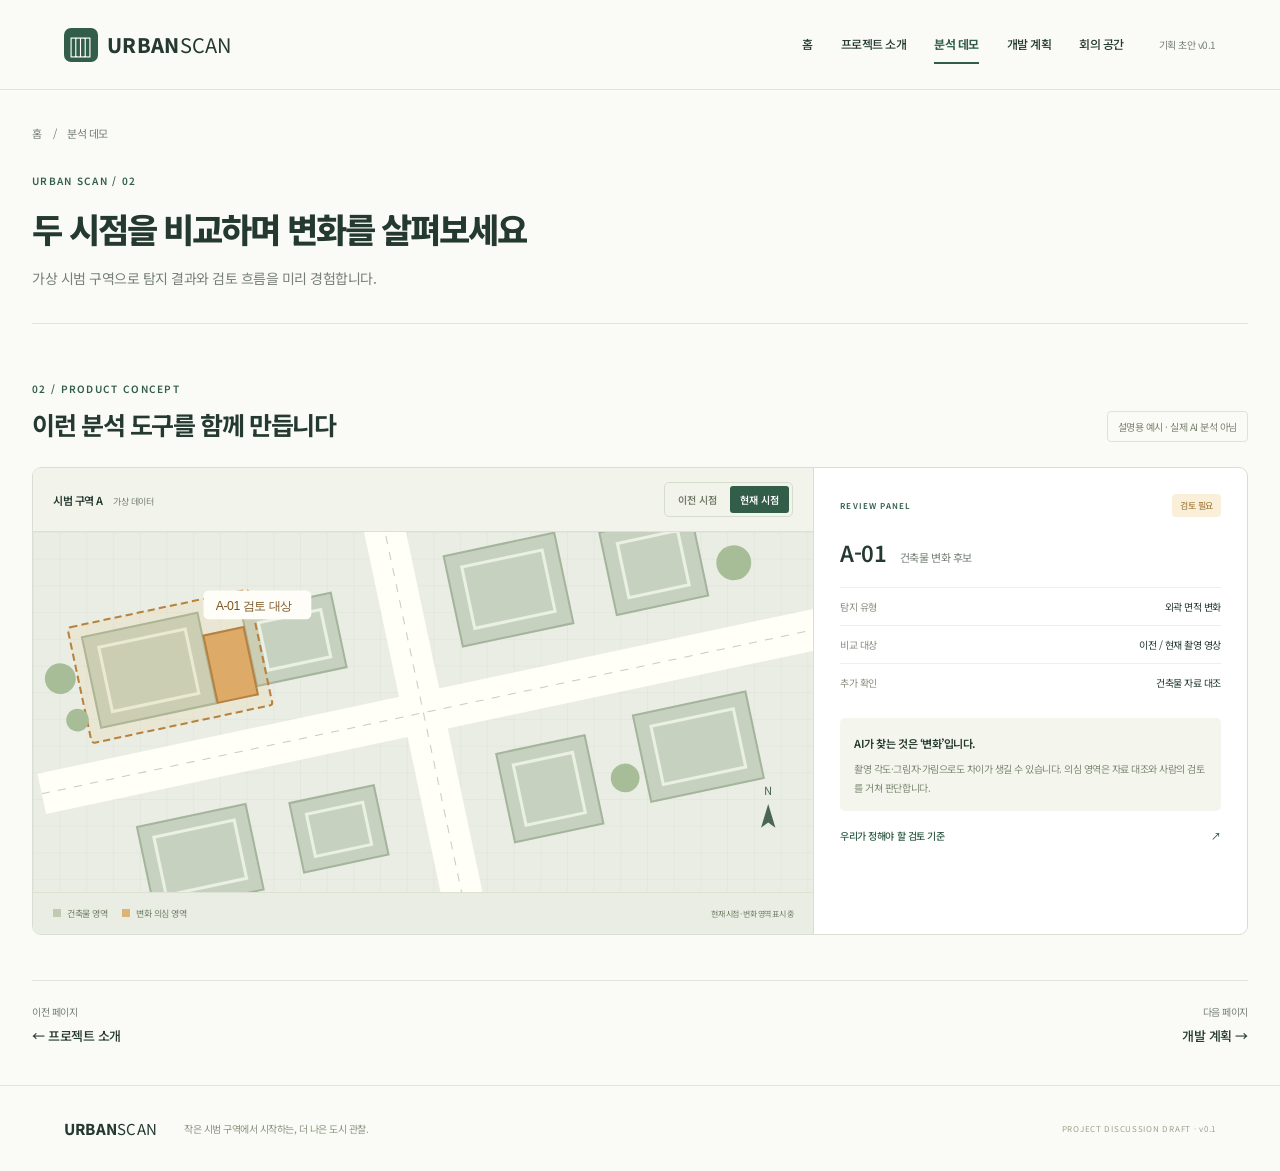
==== analysis.html @ df4a0276 "V1.1" ====
<!doctype html>
<html lang="ko">
<head>
  <meta charset="UTF-8"><meta name="viewport" content="width=device-width, initial-scale=1">
  <meta name="description" content="대학생 공동 연구 프로젝트: 드론 항공촬영과 AI를 활용한 건축물 변화 탐지. 프로젝트 킥오프 회의 자료 및 논의 공간.">
  <title>분석 데모 | URBAN SCAN</title>
  <link rel="icon" href="data:image/svg+xml,%3Csvg xmlns='http://www.w3.org/2000/svg' viewBox='0 0 40 40'%3E%3Crect width='40' height='40' rx='10' fill='%232c594b'/%3E%3Cpath d='M10 26V14h7v12m6 0V10h7v16M7 30h26' fill='none' stroke='%23fff' stroke-width='2'/%3E%3C/svg%3E">
  <link rel="stylesheet" href="styles.css"><script src="app.js" defer></script>
</head>
<body><a class="skip-link" href="#main-content">본문 바로가기</a><header class="header"><a class="brand" href="index.html" aria-label="URBAN SCAN 홈"><span class="brand-icon" aria-hidden="true">▥</span>URBAN<span class="brand-light">SCAN</span></a><nav aria-label="주요 메뉴"><a href="index.html">홈</a><a href="project.html">프로젝트 소개</a><a href="analysis.html" aria-current="page">분석 데모</a><a href="roadmap.html">개발 계획</a><a href="meeting.html">회의 공간</a></nav><span class="header-draft">기획 초안 v0.1</span></header><main id="main-content"><div class="page-intro"><div class="breadcrumb"><a href="index.html">홈</a><span aria-hidden="true">/</span><span>분석 데모</span></div><div class="eyebrow">URBAN SCAN / 02</div><h1>두 시점을 비교하며 변화를 살펴보세요</h1><p>가상 시범 구역으로 탐지 결과와 검토 흐름을 미리 경험합니다.</p></div>    <section class="section demo-section" id="demo"><div class="section-heading"><div><div class="eyebrow">02 / PRODUCT CONCEPT</div><h2>이런 분석 도구를 함께 만듭니다</h2></div><span class="outline-badge">설명용 예시 · 실제 AI 분석 아님</span></div><div class="demo"><div class="demo-map"><div class="map-toolbar"><span>시범 구역 A <small>가상 데이터</small></span><div class="segmented" aria-label="시점 선택"><button data-period="before" aria-pressed="false">이전 시점</button><button class="active" data-period="after" aria-pressed="true">현재 시점</button></div></div><svg id="analysis-map" viewBox="0 0 760 350" role="img" aria-label="가상 시범 구역의 건축물 배치와 변화 영역"><defs><pattern id="map-grid" width="26" height="26" patternUnits="userSpaceOnUse"><path d="M26 0H0V26" fill="none" stroke="#dce1d7" stroke-width=".8"/></pattern></defs><rect width="760" height="350" fill="#e9ede3"/><rect width="760" height="350" fill="url(#map-grid)"/><g transform="rotate(-12 380 175)"><path d="M0 176H800M380-80V450" stroke="#fffef7" stroke-width="40"/><path d="M0 176H800M380-80V450" stroke="#c7cec2" stroke-width="1" stroke-dasharray="8 8"/><g fill="#c7d1bf" stroke="#a5b59d" stroke-width="2"><path d="M70 35h115v90H70zM227 43h89v74h-89zM431 31h110v90H431zM584 40h91v82h-91zM84 227h108v85H84zM234 235h84v69h-84zM441 230h88v88h-88zM579 221h112v86H579z"/></g><g fill="none" stroke="#eaf0e3" stroke-width="3"><path d="M84 48h86v64H84zM241 57h62v47h-62zM446 45h80v61h-80zM599 54h60v54h-60zM98 240h80v58H98zM248 249h56v42h-56zM455 244h59v60h-59zM594 235h82v58h-82z"/></g><g id="change-area"><path d="M186 58h40v67h-40z" fill="#dba868" stroke="#ae793c" stroke-width="2"/><rect x="58" y="23" width="180" height="115" rx="3" fill="#e8b765" fill-opacity=".13" stroke="#b7823d" stroke-width="2" stroke-dasharray="7 4"/></g><g fill="#a7bd97"><circle cx="41" cy="70" r="15"/><circle cx="49" cy="113" r="11"/><circle cx="559" cy="279" r="14"/><circle cx="706" cy="96" r="17"/></g></g><g transform="translate(166 57)"><rect width="105" height="28" rx="5" fill="#fffdf7"/><text x="12" y="19" fill="#795322" font-size="12" font-family="sans-serif">A-01 검토 대상</text></g><g transform="translate(709 265)" fill="#4a6653"><path d="M0 23L7 0l7 23-7-5z"/><text x="3" y="-9" font-size="11">N</text></g></svg><div class="map-legend"><span><i class="legend-square normal"></i>건축물 영역</span><span><i class="legend-square changed"></i>변화 의심 영역</span><span id="period-label">현재 시점 · 변화 영역 표시 중</span></div></div><aside class="inspection"><div class="inspection-top"><span class="eyebrow">REVIEW PANEL</span><span class="status">검토 필요</span></div><h3>A-01 <span>건축물 변화 후보</span></h3><dl><div><dt>탐지 유형</dt><dd id="detect-type">외곽 면적 변화</dd></div><div><dt>비교 대상</dt><dd>이전 / 현재 촬영 영상</dd></div><div><dt>추가 확인</dt><dd>건축물 자료 대조</dd></div></dl><div class="review-note"><strong>AI가 찾는 것은 ‘변화’입니다.</strong><p>촬영 각도·그림자·가림으로도 차이가 생길 수 있습니다. 의심 영역은 자료 대조와 사람의 검토를 거쳐 판단합니다.</p></div><a href="meeting.html">우리가 정해야 할 검토 기준 <span>↗</span></a></aside></div></section>
<nav class="page-navigation" aria-label="페이지 이동"><a href="project.html"><small>이전 페이지</small><span>← 프로젝트 소개</span></a><a href="roadmap.html"><small>다음 페이지</small><span>개발 계획 →</span></a></nav></main><footer><a class="brand" href="index.html">URBAN<span class="brand-light">SCAN</span></a><p>작은 시범 구역에서 시작하는, 더 나은 도시 관찰.</p><span>PROJECT DISCUSSION DRAFT · v0.1</span></footer></body></html>
---- styles.css ----
@import url('https://fonts.googleapis.com/css2?family=Noto+Sans+KR:wght@400;500;600;700;800;900&display=swap');
:root{--ink:#24392f;--green:#315d49;--muted:#778077;--line:#e1e5db;--paper:#fafbf6;--white:#fff;--accent:#e3edc9}*{box-sizing:border-box}html{scroll-behavior:smooth;scroll-padding-top:95px}body{margin:0;color:var(--ink);background:var(--paper);font-family:'Noto Sans KR',system-ui,sans-serif;font-size:14px;letter-spacing:-.035em}a{color:inherit;text-decoration:none}button,textarea{font:inherit}button,a,input,textarea{-webkit-tap-highlight-color:transparent}button,a{touch-action:manipulation}button{cursor:pointer}a:focus-visible,button:focus-visible,textarea:focus-visible{outline:3px solid #b28a39;outline-offset:5px}.header{height:90px;max-width:1440px;padding:0 5%;margin:auto;display:flex;align-items:center;gap:35px;border-bottom:1px solid var(--line)}.brand{display:flex;align-items:center;font-size:20px;letter-spacing:.015em;font-weight:800;white-space:nowrap}.brand-icon{display:grid;place-items:center;width:34px;height:34px;margin-right:9px;background:var(--green);color:white;border-radius:7px;font-size:25px}.brand-light{font-weight:400}.brand-divider{height:16px;width:1px;background:#cdd3c8;margin:0 17px}.brand-caption{font-size:11px;letter-spacing:-.02em;font-weight:500;color:var(--muted)}nav{display:flex;gap:28px;margin-left:auto;font-size:12px;font-weight:500}nav a:hover{color:#729146}.header-cta{background:#eef1e6;padding:11px 15px;border:1px solid #dce1d1;border-radius:6px;font-size:12px;font-weight:600}.header-cta span{margin-left:15px}main{max-width:1288px;padding:0 32px;margin:auto}.hero{display:grid;grid-template-columns:1.08fr 1fr;gap:50px;padding:64px 0 47px;align-items:center}.eyebrow{font-size:10px;letter-spacing:.13em;font-weight:600;color:var(--green);display:flex;align-items:center;gap:9px}.live-dot{display:inline-block;vertical-align:middle;height:6px;width:6px;background:#588266;border-radius:50%;flex-shrink:0}.eyebrow-line{width:26px;height:1px;background:#bac4b2;margin:0 4px}h1{font-size:clamp(29px,3.1vw,45px);line-height:1.42;font-weight:800;letter-spacing:-.062em;margin:21px 0 19px;white-space:nowrap}.green{color:#6c8d43}.intro{font-size:15px;line-height:1.95;color:#778075;margin:0}.hero-buttons{display:flex;gap:11px;margin-top:29px}.button{border:0;border-radius:5px;display:inline-flex;align-items:center;justify-content:center;gap:24px;padding:13px 18px;font-size:12px;font-weight:500;transition:background .2s,transform .2s}.button:hover{transform:translateY(-2px)}.primary{background:var(--green);color:#fff}.primary:hover{background:#234936}.secondary{border:1px solid #d9dfcf;background:transparent}.hero-meta{display:flex;gap:15px;font-size:10px;color:#889080;margin-top:24px}.hero-meta>span+span{border-left:1px solid #d9dfd0;padding-left:15px}.tiny-dot{width:5px;height:5px;background:#87a069;display:inline-block;border-radius:50%;margin-right:5px}.hero-visual{border:1px solid #d8dfd1;border-radius:12px;overflow:hidden;background:#e4eadf;position:relative}.visual-top,.visual-bottom{padding:15px 18px;display:flex;justify-content:space-between;align-items:center;font-size:8px;letter-spacing:.08em;color:#5d7560}.visual-top{border-bottom:1px solid #d6dece}.visual-top .live-dot{margin-right:6px}.visual-bottom{font-size:9px;letter-spacing:0;background:#edf0e5}.city{display:block;width:100%;height:auto}.visual-callout{position:absolute;left:22px;bottom:61px;right:22px;padding:13px 15px;border:1px solid #fff8;background:#fffffff0;box-shadow:0 6px 20px #344d3810;border-radius:7px;display:flex;align-items:center;gap:12px}.visual-callout strong{font-size:12px}.visual-callout small{display:block;font-size:10px;color:var(--muted);margin-top:3px}.target-icon{background:#edf1e6;border-radius:7px;padding:2px 9px;font-size:24px}.pill{font-size:8px;letter-spacing:.07em;background:#edf1df;color:#63813e;padding:7px 8px;border-radius:4px;margin-left:auto;white-space:nowrap}.principles{display:grid;grid-template-columns:repeat(3,1fr) 1.2fr;border-top:1px solid var(--line);border-bottom:1px solid var(--line);padding:23px 0;gap:20px}.principles>div{display:flex;align-items:center;gap:15px}.principles>div+div{border-left:1px solid var(--line);padding-left:27px}.number{font-size:26px;font-weight:400;color:#a0ad90;letter-spacing:-.06em}.principles p{margin:0}.principles strong{font-size:12px;font-weight:600}.principles small{display:block;font-size:10px;color:var(--muted);margin-top:5px}.principles .principle-note{font-size:10px;color:#7d896d;gap:18px}.principle-note span{font-size:11px;line-height:1.75;color:#52614c}.section{padding:57px 0 0}.section-heading{display:flex;justify-content:space-between;align-items:flex-end;gap:20px;margin-bottom:25px}.section-heading h2{font-size:25px;letter-spacing:-.055em;font-weight:700;margin:10px 0 0}.section-heading>p{font-size:11px;color:var(--muted);margin:0 0 4px}.workflow{display:grid;grid-template-columns:repeat(4,1fr);gap:14px}.workflow article{position:relative;padding:24px;border:1px solid var(--line);border-radius:8px;background:#fffefa}.step-icon{display:inline-grid;place-items:center;border:1px solid #e0e6d8;background:#f0f4e9;border-radius:9px;width:35px;height:35px;font-size:24px;color:#638259}.step-no{position:absolute;right:22px;top:34px;font-size:9px;letter-spacing:.1em;color:#98a18f}h3{font-size:16px;margin:18px 0 9px;font-weight:600}.workflow p{font-size:11px;line-height:1.9;color:var(--muted);margin:0}.tags{display:flex;gap:6px;margin-top:20px}.tags span{font-size:9px;border:1px solid #e5e9df;border-radius:3px;padding:4px 7px;color:#7a8570}.outline-badge{font-size:10px;color:#7d846f;padding:7px 10px;border:1px solid #dee3d6;border-radius:4px;white-space:nowrap}.demo{display:grid;grid-template-columns:1.8fr 1fr;border:1px solid #d9dfd0;border-radius:9px;overflow:hidden;background:white}.demo-map{min-width:0;background:#e9ede3}.map-toolbar{display:flex;align-items:center;justify-content:space-between;background:#f2f4eb;border-bottom:1px solid #dbe1d2;padding:14px 20px;font-size:11px;font-weight:600;gap:10px}.map-toolbar small{font-weight:400;font-size:9px;color:var(--muted);margin-left:8px}.segmented{display:flex;gap:3px;border:1px solid #d5ddcc;padding:3px;border-radius:5px}.segmented button{background:none;border:0;border-radius:3px;font-size:10px;color:#717c67;padding:6px 10px}.segmented button.active{background:var(--green);color:white}#analysis-map{width:100%;display:block;min-height:220px}.map-legend{display:flex;align-items:center;padding:14px 20px;gap:15px;font-size:9px;border-top:1px solid #dce2d2;color:#718168}.legend-square{display:inline-block;width:8px;height:8px;margin-right:6px}.normal{background:#bdcbb3}.changed{background:#ddb477}.map-legend>span:last-child{margin-left:auto;font-size:8px}.inspection{padding:26px;border-left:1px solid #d9dfd0}.inspection-top{display:flex;justify-content:space-between;align-items:center}.inspection-top .eyebrow{font-size:8px}.status{font-size:9px;color:#9b702f;background:#faf0d9;padding:5px 8px;border-radius:4px}.inspection h3{font-size:22px;margin:19px 0}.inspection h3 span{font-size:11px;font-weight:400;color:var(--muted);margin-left:8px}dl{margin:0}dl>div{display:flex;justify-content:space-between;border-top:1px solid #eef0e8;padding:11px 0;font-size:10px}dt{color:#88907f}dd{margin:0}.review-note{margin:17px 0;background:#f4f6ee;padding:14px;border-radius:5px}.review-note strong{font-size:11px;font-weight:600}.review-note p{font-size:10px;line-height:1.9;color:#7d8873;margin:7px 0 0}.inspection>a{display:flex;justify-content:space-between;font-size:10px;color:var(--green);font-weight:500}.roadmap{display:grid;grid-template-columns:repeat(4,1fr);border-top:1px solid #bcccae;padding-top:23px;gap:25px}.roadmap article{position:relative}.roadmap article:before{content:'';width:7px;height:7px;background:#6d8856;border:4px solid var(--paper);box-sizing:content-box;border-radius:50%;position:absolute;top:-31px;left:-4px}.roadmap article>span{font-size:9px;color:#81916d;letter-spacing:.08em}.roadmap h3{font-size:14px;margin:12px 0 8px}.roadmap p{font-size:11px;color:var(--muted);line-height:1.8;max-width:220px}.roadmap small{font-size:9px;color:#99a18e}.roadmap b{font-weight:400;color:#627157;margin-left:7px}.scope{margin-top:28px;display:flex;gap:25px;align-items:center;background:#eef2e5;border:1px solid #e0e7d3;border-radius:6px;padding:18px 23px}.scope-label{font-size:11px;font-weight:600;white-space:nowrap}.scope p{margin:0}.scope p strong{font-weight:500;font-size:11px}.scope p span{display:block;font-size:10px;color:#7c896f;margin-top:5px}.scope .pill{font-size:7px}.meeting-section{padding-bottom:52px}.meeting-grid{display:grid;grid-template-columns:1fr 1fr;gap:25px}.agenda,.notes{background:#fffefa;border:1px solid var(--line);border-radius:8px;padding:23px}.agenda-head{display:flex;align-items:center;justify-content:space-between;margin-bottom:12px}.agenda-head h3{margin:0;font-size:14px}.agenda-head>span{font-size:9px;color:#8a947e}.agenda-item{display:flex;align-items:center;gap:13px;padding:15px 0;border-bottom:1px solid #edf0e6;cursor:pointer;position:relative}.agenda-item:last-child{border:0;padding-bottom:0}.agenda-item input{position:absolute;left:0;opacity:0;width:20px;height:20px}.checkmark{width:18px;height:18px;border:1px solid #cdd6c2;border-radius:4px;flex-shrink:0;display:grid;place-items:center}.agenda-item input:checked+.checkmark{background:var(--green);border-color:var(--green)}.agenda-item input:checked+.checkmark:after{content:'✓';color:white;font-size:12px}.agenda-item input:focus-visible+.checkmark{outline:3px solid #b28a39;outline-offset:3px}.agenda-item input:checked~span strong{color:#819474}.agenda-item strong{font-size:11px;font-weight:500}.agenda-item small{display:block;font-size:9px;color:#909783;line-height:1.65;margin-top:4px}.agenda-item em{margin-left:auto;font-size:10px;font-style:normal;color:#859279;white-space:nowrap}.notes{display:flex;flex-direction:column}.notes>label{font-size:10px;color:#8b9580;margin:3px 0 13px}textarea{resize:vertical;width:100%;min-height:224px;flex:1;border:1px solid #e4e8dd;border-radius:5px;background:#f8f9f3;padding:15px;font-size:11px;line-height:1.9;color:var(--ink)}textarea::placeholder{color:#a0aa93}.notes-footer{display:flex;align-items:center;justify-content:space-between;gap:10px;margin-top:13px}.notes-footer>span{font-size:9px;color:#8c987d}.notes-footer .button{font-size:10px;padding:10px 13px;gap:12px}.roles{display:grid;grid-template-columns:repeat(4,1fr);gap:20px;margin-top:26px;padding:23px 0;border-top:1px solid var(--line);border-bottom:1px solid var(--line)}.roles>div+div{border-left:1px solid var(--line);padding-left:24px}.roles span{font-size:8px;letter-spacing:.12em;color:#8b9a79}.roles h3{font-size:12px;margin:9px 0 6px}.roles p{font-size:10px;color:#89917f;margin:0;line-height:1.7}.check-before{margin-top:22px;border-left:2px solid #b6c69d;padding-left:15px}.check-before strong{font-size:10px;font-weight:500}.check-before p{font-size:10px;color:#818d74;line-height:1.8;margin:5px 0}.check-before>span{font-size:9px;color:#9ba38f}footer{max-width:1440px;border-top:1px solid var(--line);margin:auto;padding:25px 5%;display:flex;align-items:center;gap:27px}footer .brand{font-size:15px}footer p{font-size:10px;color:#8a9480}footer>span{margin-left:auto;font-size:8px;letter-spacing:.09em;color:#9ca48f}@media(min-width:1500px){.hero{padding-top:76px;padding-bottom:60px}.section{padding-top:66px}}@media(max-width:1100px){.brand-caption,.brand-divider{display:none}.hero{gap:25px}h1{font-size:34px}.hero-meta{gap:9px;font-size:8px}.hero-meta>span+span{padding-left:9px}.principles>div+div{padding-left:15px}.principles .principle-note{gap:9px}.workflow article{padding:19px}.step-no{right:17px}.demo{grid-template-columns:1.65fr 1fr}.inspection{padding:21px}.scope .pill{display:none}}@media(max-width:800px){.header{height:73px;padding:0 24px;gap:20px}nav{gap:16px;font-size:11px}.header-cta{display:none}.hero{grid-template-columns:1fr 1fr;gap:20px;padding-top:40px}h1{font-size:28px}.intro{font-size:12px}.hero-buttons{gap:7px}.button{font-size:10px;padding:12px;gap:12px}.hero-meta{flex-wrap:wrap;gap:8px}.hero-meta>span:last-child{display:none}.visual-top{font-size:6px;padding:12px}.visual-callout{left:12px;right:12px;bottom:47px;padding:9px;gap:7px}.visual-callout .pill{display:none}.visual-callout strong{font-size:10px}.visual-callout small{font-size:8px}.visual-bottom{font-size:7px;padding:12px}.principles{grid-template-columns:repeat(3,1fr)}.principles .principle-note{display:none}.section-heading h2{font-size:22px}.section-heading>p{max-width:180px;line-height:1.7;font-size:10px}.workflow{grid-template-columns:repeat(2,1fr)}.demo{grid-template-columns:1fr}.inspection{border-left:0;border-top:1px solid var(--line)}.inspection dl{display:grid;grid-template-columns:repeat(3,1fr);gap:15px}.inspection dl>div{display:block}.inspection dd{margin-top:8px}.review-note{margin:10px 0}.roadmap{gap:15px}.roadmap h3{font-size:12px}.roadmap p{font-size:10px}.roadmap small{display:block}.roadmap b{display:block;margin:4px 0}.scope{gap:15px;padding:17px}.meeting-grid{gap:15px}.agenda,.notes{padding:17px}.roles{gap:12px}.roles>div+div{padding-left:12px}footer p{display:none}}@media(max-width:580px){main{padding:0 22px}.header{padding:0 22px;height:67px}.brand{font-size:17px}.brand-icon{width:29px;height:29px;font-size:21px}nav{gap:14px;margin-left:auto}nav a{font-size:10px}nav a:first-child{display:none}.hero{grid-template-columns:1fr;padding:36px 0 28px;gap:28px}.hero-copy .eyebrow{font-size:9px}h1{font-size:33px;margin-top:18px}.intro{font-size:13px}.hero-buttons{margin-top:24px}.button{font-size:11px;padding:13px 16px}.hero-meta{font-size:9px;margin-top:18px}.hero-meta>span:last-child{display:inline}.hero-visual{max-width:100%}.city{max-height:245px}.visual-top{font-size:8px}.visual-bottom{font-size:8px}.visual-callout{left:17px;right:17px;bottom:48px;padding:10px 13px}.visual-callout strong{font-size:12px}.visual-callout small{font-size:9px}.visual-callout .pill{display:inline}.principles{gap:12px;padding:20px 0}.principles>div{display:block}.principles>div+div{padding-left:12px}.number{font-size:20px}.principles strong{display:block;font-size:10px;margin-top:7px}.principles small{font-size:8px;line-height:1.6}.section{padding-top:39px}.section-heading{display:block;margin-bottom:20px}.section-heading h2{font-size:21px}.section-heading>p{max-width:none;font-size:10px;margin-top:10px}.section-heading .outline-badge{display:inline-block;margin-top:12px;font-size:9px}.workflow{gap:10px}.workflow article{padding:17px 14px}.step-no{right:13px;font-size:8px;top:28px}.step-icon{width:29px;height:29px;font-size:21px}.workflow h3{font-size:14px;margin-top:15px}.workflow p{font-size:10px}.tags{gap:4px;margin-top:15px}.tags span{font-size:8px;padding:4px 5px}.map-toolbar{padding:12px;font-size:10px}.map-toolbar small{display:none}.segmented button{font-size:9px;padding:5px 8px}#analysis-map{min-height:185px}.map-legend{padding:12px;gap:12px;font-size:8px}.map-legend>span:last-child{display:none}.inspection{padding:20px}.inspection dl{gap:10px}.inspection dl>div{font-size:9px}.roadmap{grid-template-columns:1fr 1fr;border-top:0;gap:26px 18px;padding-top:0}.roadmap article{border-top:1px solid #cdd7c2;padding-top:17px}.roadmap article:before{top:-8px}.roadmap h3{font-size:13px}.roadmap p{font-size:10px}.scope{align-items:flex-start;flex-direction:column;gap:7px;margin-top:23px}.scope p strong{font-size:10px;line-height:1.8}.scope p span{font-size:9px;line-height:1.8}.meeting-grid{grid-template-columns:1fr}.agenda-item strong{font-size:12px}.agenda-item small{font-size:10px}.agenda-item{padding:15px 0}.notes{min-height:345px}.roles{grid-template-columns:1fr 1fr;gap:22px}.roles>div+div{padding-left:0;border-left:0}.roles h3{font-size:12px}.roles p{font-size:9px}.check-before p{font-size:9px}.meeting-section{padding-bottom:35px}footer{padding:23px 22px;justify-content:space-between;gap:10px}footer>span{font-size:6px}footer .brand{font-size:13px}}@media(prefers-reduced-motion:reduce){html{scroll-behavior:auto}.button{transition:none}}@media print{.header{position:static}nav,.header-cta,.hero-buttons,.notes-footer,.segmented{display:none}body{background:white}.section{break-inside:avoid;padding-top:25px}.hero{padding:25px 0}.hero-visual{max-width:360px}main{padding:0}.meeting-grid{grid-template-columns:1fr 1fr}textarea{min-height:230px}.section-heading h2{font-size:20px}footer{padding:15px 0}a{color:var(--ink)}}

/* Shared multi-page navigation and home directory */
.header nav a{padding:10px 0;white-space:nowrap;border-bottom:2px solid transparent}.header nav a[aria-current=page]{color:var(--green);font-weight:700;border-color:var(--green)}.header-draft{font-size:10px;color:var(--muted);white-space:nowrap}.skip-link{position:fixed;top:-70px;left:16px;padding:12px 18px;background:var(--green);color:white;z-index:10}.skip-link:focus{top:12px}.portal-section{padding-bottom:65px}.portal-grid{display:grid;grid-template-columns:repeat(4,1fr);gap:16px}.portal-card{display:flex;flex-direction:column;padding:25px;border:1px solid var(--line);border-radius:9px;background:#fffefa;transition:background .2s,border-color .2s}.portal-card:hover{background:#eef3e6;border-color:#a6ba91}.portal-card-top{display:flex;justify-content:space-between;color:#859975;font-size:15px}.portal-card h3{font-size:18px;margin:22px 0 10px}.portal-card p{font-size:12px;line-height:1.9;color:var(--muted);margin:0 0 24px}.portal-link{margin-top:auto;display:flex;justify-content:space-between;font-size:11px;font-weight:600;color:var(--green)}.page-intro{padding:35px 0 32px;border-bottom:1px solid var(--line)}.breadcrumb{display:flex;gap:11px;font-size:11px;color:var(--muted);margin-bottom:32px}.breadcrumb a:hover{text-decoration:underline}.page-intro h1{font-size:34px;white-space:normal;margin:15px 0 12px;line-height:1.5}.page-intro>p{font-size:14px;line-height:1.8;color:var(--muted);margin:0}.page-navigation{display:flex;justify-content:space-between;gap:20px;margin:45px 0 40px;border-top:1px solid var(--line);padding-top:23px}.page-navigation>a{display:flex;flex-direction:column;gap:7px;font-size:13px;font-weight:500}.page-navigation>a:last-child{text-align:right}.page-navigation small{font-size:10px;font-weight:400;color:var(--muted)}.page-navigation>a:hover span{color:#759150}.meeting-section+.page-navigation{margin-top:0}body:has(.page-intro) main{min-height:calc(100vh - 180px)}
@media(max-width:1000px){.header{gap:22px}.header nav{gap:20px}.header-draft{display:none}.portal-grid{grid-template-columns:repeat(2,1fr)}}
@media(max-width:700px){.header{height:auto;min-height:98px;flex-wrap:wrap;gap:6px;padding-top:15px;padding-bottom:7px}.header nav{width:100%;margin:0;justify-content:space-between;gap:8px;overflow-x:auto}.header nav a,.header nav a:first-child{display:block;font-size:11px;padding:9px 0}.portal-card{padding:20px}.portal-card h3{font-size:16px}.portal-card p{font-size:11px}.page-intro h1{font-size:28px}.page-intro>p{font-size:12px}.page-intro{padding-top:22px}.breadcrumb{margin-bottom:25px}.page-navigation{margin-top:35px}.portal-section{padding-bottom:40px}}
@media(max-width:380px){.portal-grid{grid-template-columns:1fr}.hero h1{font-size:29px}.header nav a,.header nav a:first-child{font-size:10px}}
@media(prefers-reduced-motion:reduce){.portal-card{transition:none}}
@media print{.header nav,.page-navigation,.skip-link{display:none}}
.page-navigation>a:first-child{display:flex;font-size:13px}
@media print{.page-navigation{display:none}}
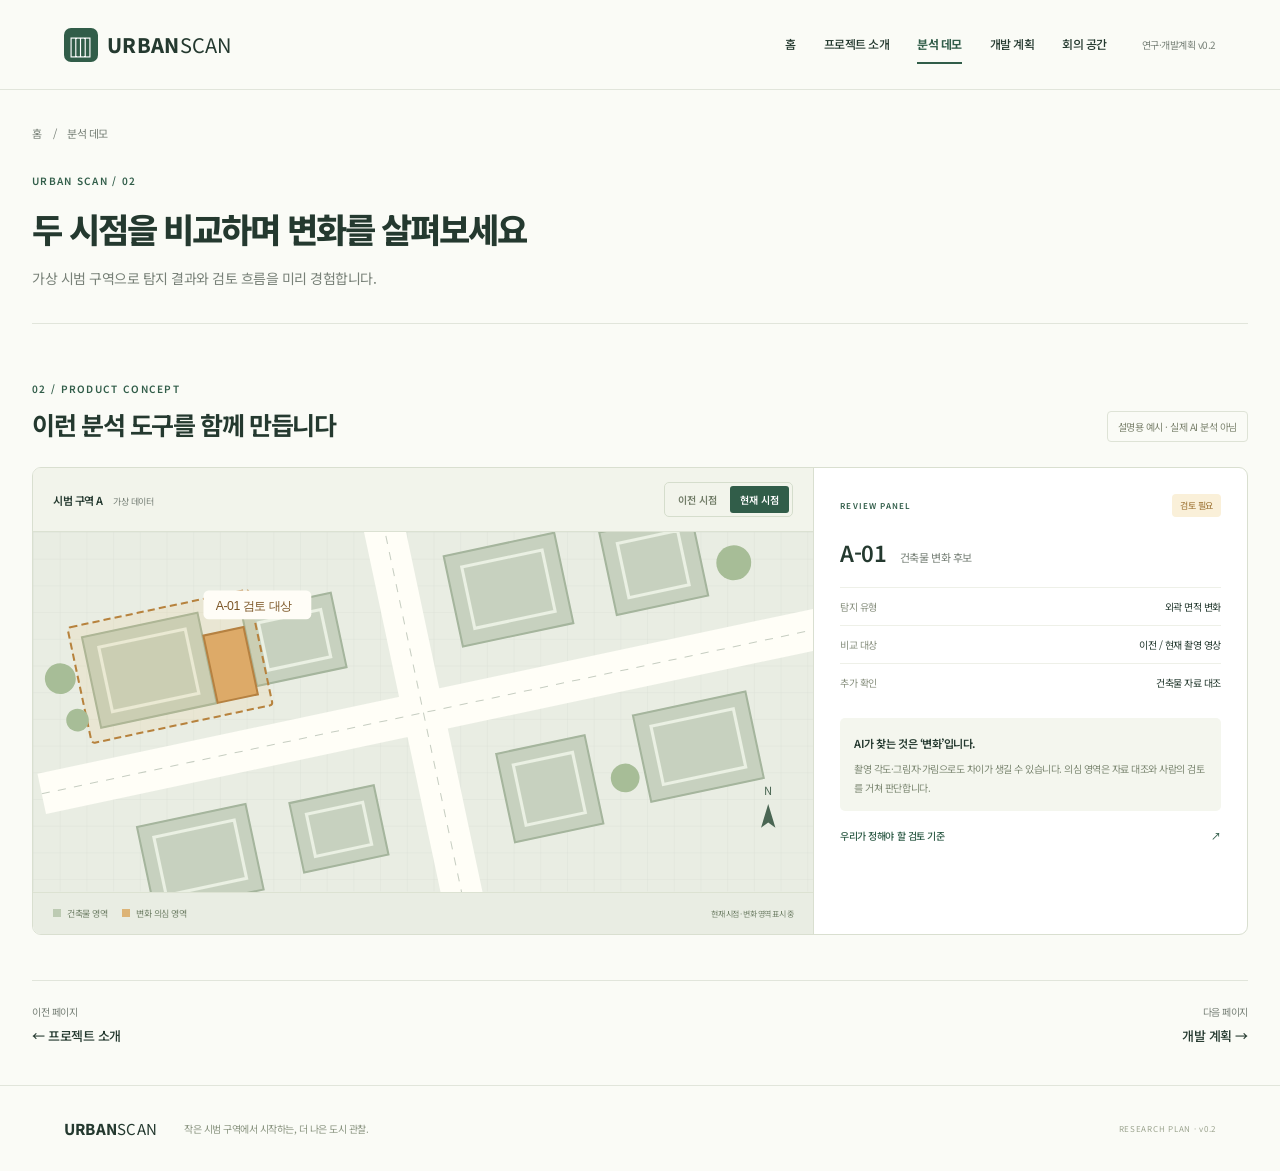
==== commit 12cf1e80: "V1.2" ====
--- a/analysis.html
+++ b/analysis.html
@@ -7,5 +7,5 @@
   <link rel="icon" href="data:image/svg+xml,%3Csvg xmlns='http://www.w3.org/2000/svg' viewBox='0 0 40 40'%3E%3Crect width='40' height='40' rx='10' fill='%232c594b'/%3E%3Cpath d='M10 26V14h7v12m6 0V10h7v16M7 30h26' fill='none' stroke='%23fff' stroke-width='2'/%3E%3C/svg%3E">
   <link rel="stylesheet" href="styles.css"><script src="app.js" defer></script>
 </head>
-<body><a class="skip-link" href="#main-content">본문 바로가기</a><header class="header"><a class="brand" href="index.html" aria-label="URBAN SCAN 홈"><span class="brand-icon" aria-hidden="true">▥</span>URBAN<span class="brand-light">SCAN</span></a><nav aria-label="주요 메뉴"><a href="index.html">홈</a><a href="project.html">프로젝트 소개</a><a href="analysis.html" aria-current="page">분석 데모</a><a href="roadmap.html">개발 계획</a><a href="meeting.html">회의 공간</a></nav><span class="header-draft">기획 초안 v0.1</span></header><main id="main-content"><div class="page-intro"><div class="breadcrumb"><a href="index.html">홈</a><span aria-hidden="true">/</span><span>분석 데모</span></div><div class="eyebrow">URBAN SCAN / 02</div><h1>두 시점을 비교하며 변화를 살펴보세요</h1><p>가상 시범 구역으로 탐지 결과와 검토 흐름을 미리 경험합니다.</p></div>    <section class="section demo-section" id="demo"><div class="section-heading"><div><div class="eyebrow">02 / PRODUCT CONCEPT</div><h2>이런 분석 도구를 함께 만듭니다</h2></div><span class="outline-badge">설명용 예시 · 실제 AI 분석 아님</span></div><div class="demo"><div class="demo-map"><div class="map-toolbar"><span>시범 구역 A <small>가상 데이터</small></span><div class="segmented" aria-label="시점 선택"><button data-period="before" aria-pressed="false">이전 시점</button><button class="active" data-period="after" aria-pressed="true">현재 시점</button></div></div><svg id="analysis-map" viewBox="0 0 760 350" role="img" aria-label="가상 시범 구역의 건축물 배치와 변화 영역"><defs><pattern id="map-grid" width="26" height="26" patternUnits="userSpaceOnUse"><path d="M26 0H0V26" fill="none" stroke="#dce1d7" stroke-width=".8"/></pattern></defs><rect width="760" height="350" fill="#e9ede3"/><rect width="760" height="350" fill="url(#map-grid)"/><g transform="rotate(-12 380 175)"><path d="M0 176H800M380-80V450" stroke="#fffef7" stroke-width="40"/><path d="M0 176H800M380-80V450" stroke="#c7cec2" stroke-width="1" stroke-dasharray="8 8"/><g fill="#c7d1bf" stroke="#a5b59d" stroke-width="2"><path d="M70 35h115v90H70zM227 43h89v74h-89zM431 31h110v90H431zM584 40h91v82h-91zM84 227h108v85H84zM234 235h84v69h-84zM441 230h88v88h-88zM579 221h112v86H579z"/></g><g fill="none" stroke="#eaf0e3" stroke-width="3"><path d="M84 48h86v64H84zM241 57h62v47h-62zM446 45h80v61h-80zM599 54h60v54h-60zM98 240h80v58H98zM248 249h56v42h-56zM455 244h59v60h-59zM594 235h82v58h-82z"/></g><g id="change-area"><path d="M186 58h40v67h-40z" fill="#dba868" stroke="#ae793c" stroke-width="2"/><rect x="58" y="23" width="180" height="115" rx="3" fill="#e8b765" fill-opacity=".13" stroke="#b7823d" stroke-width="2" stroke-dasharray="7 4"/></g><g fill="#a7bd97"><circle cx="41" cy="70" r="15"/><circle cx="49" cy="113" r="11"/><circle cx="559" cy="279" r="14"/><circle cx="706" cy="96" r="17"/></g></g><g transform="translate(166 57)"><rect width="105" height="28" rx="5" fill="#fffdf7"/><text x="12" y="19" fill="#795322" font-size="12" font-family="sans-serif">A-01 검토 대상</text></g><g transform="translate(709 265)" fill="#4a6653"><path d="M0 23L7 0l7 23-7-5z"/><text x="3" y="-9" font-size="11">N</text></g></svg><div class="map-legend"><span><i class="legend-square normal"></i>건축물 영역</span><span><i class="legend-square changed"></i>변화 의심 영역</span><span id="period-label">현재 시점 · 변화 영역 표시 중</span></div></div><aside class="inspection"><div class="inspection-top"><span class="eyebrow">REVIEW PANEL</span><span class="status">검토 필요</span></div><h3>A-01 <span>건축물 변화 후보</span></h3><dl><div><dt>탐지 유형</dt><dd id="detect-type">외곽 면적 변화</dd></div><div><dt>비교 대상</dt><dd>이전 / 현재 촬영 영상</dd></div><div><dt>추가 확인</dt><dd>건축물 자료 대조</dd></div></dl><div class="review-note"><strong>AI가 찾는 것은 ‘변화’입니다.</strong><p>촬영 각도·그림자·가림으로도 차이가 생길 수 있습니다. 의심 영역은 자료 대조와 사람의 검토를 거쳐 판단합니다.</p></div><a href="meeting.html">우리가 정해야 할 검토 기준 <span>↗</span></a></aside></div></section>
-<nav class="page-navigation" aria-label="페이지 이동"><a href="project.html"><small>이전 페이지</small><span>← 프로젝트 소개</span></a><a href="roadmap.html"><small>다음 페이지</small><span>개발 계획 →</span></a></nav></main><footer><a class="brand" href="index.html">URBAN<span class="brand-light">SCAN</span></a><p>작은 시범 구역에서 시작하는, 더 나은 도시 관찰.</p><span>PROJECT DISCUSSION DRAFT · v0.1</span></footer></body></html>+<body><a class="skip-link" href="#main-content">본문 바로가기</a><header class="header"><a class="brand" href="index.html" aria-label="URBAN SCAN 홈"><span class="brand-icon" aria-hidden="true">▥</span>URBAN<span class="brand-light">SCAN</span></a><nav aria-label="주요 메뉴"><a href="index.html">홈</a><a href="project.html">프로젝트 소개</a><a href="analysis.html" aria-current="page">분석 데모</a><a href="roadmap.html">개발 계획</a><a href="meeting.html">회의 공간</a></nav><span class="header-draft">연구·개발계획 v0.2</span></header><main id="main-content"><div class="page-intro"><div class="breadcrumb"><a href="index.html">홈</a><span aria-hidden="true">/</span><span>분석 데모</span></div><div class="eyebrow">URBAN SCAN / 02</div><h1>두 시점을 비교하며 변화를 살펴보세요</h1><p>가상 시범 구역으로 탐지 결과와 검토 흐름을 미리 경험합니다.</p></div>    <section class="section demo-section" id="demo"><div class="section-heading"><div><div class="eyebrow">02 / PRODUCT CONCEPT</div><h2>이런 분석 도구를 함께 만듭니다</h2></div><span class="outline-badge">설명용 예시 · 실제 AI 분석 아님</span></div><div class="demo"><div class="demo-map"><div class="map-toolbar"><span>시범 구역 A <small>가상 데이터</small></span><div class="segmented" aria-label="시점 선택"><button data-period="before" aria-pressed="false">이전 시점</button><button class="active" data-period="after" aria-pressed="true">현재 시점</button></div></div><svg id="analysis-map" viewBox="0 0 760 350" role="img" aria-label="가상 시범 구역의 건축물 배치와 변화 영역"><defs><pattern id="map-grid" width="26" height="26" patternUnits="userSpaceOnUse"><path d="M26 0H0V26" fill="none" stroke="#dce1d7" stroke-width=".8"/></pattern></defs><rect width="760" height="350" fill="#e9ede3"/><rect width="760" height="350" fill="url(#map-grid)"/><g transform="rotate(-12 380 175)"><path d="M0 176H800M380-80V450" stroke="#fffef7" stroke-width="40"/><path d="M0 176H800M380-80V450" stroke="#c7cec2" stroke-width="1" stroke-dasharray="8 8"/><g fill="#c7d1bf" stroke="#a5b59d" stroke-width="2"><path d="M70 35h115v90H70zM227 43h89v74h-89zM431 31h110v90H431zM584 40h91v82h-91zM84 227h108v85H84zM234 235h84v69h-84zM441 230h88v88h-88zM579 221h112v86H579z"/></g><g fill="none" stroke="#eaf0e3" stroke-width="3"><path d="M84 48h86v64H84zM241 57h62v47h-62zM446 45h80v61h-80zM599 54h60v54h-60zM98 240h80v58H98zM248 249h56v42h-56zM455 244h59v60h-59zM594 235h82v58h-82z"/></g><g id="change-area"><path d="M186 58h40v67h-40z" fill="#dba868" stroke="#ae793c" stroke-width="2"/><rect x="58" y="23" width="180" height="115" rx="3" fill="#e8b765" fill-opacity=".13" stroke="#b7823d" stroke-width="2" stroke-dasharray="7 4"/></g><g fill="#a7bd97"><circle cx="41" cy="70" r="15"/><circle cx="49" cy="113" r="11"/><circle cx="559" cy="279" r="14"/><circle cx="706" cy="96" r="17"/></g></g><g transform="translate(166 57)"><rect width="105" height="28" rx="5" fill="#fffdf7"/><text x="12" y="19" fill="#795322" font-size="12" font-family="sans-serif">A-01 검토 대상</text></g><g transform="translate(709 265)" fill="#4a6653"><path d="M0 23L7 0l7 23-7-5z"/><text x="3" y="-9" font-size="11">N</text></g></svg><div class="map-legend"><span><i class="legend-square normal"></i>건축물 영역</span><span><i class="legend-square changed"></i>변화 의심 영역</span><span id="period-label">현재 시점 · 변화 영역 표시 중</span></div></div><aside class="inspection"><div class="inspection-top"><span class="eyebrow">REVIEW PANEL</span><span class="status">검토 필요</span></div><h3>A-01 <span>건축물 변화 후보</span></h3><dl><div><dt>탐지 유형</dt><dd id="detect-type">외곽 면적 변화</dd></div><div><dt>비교 대상</dt><dd>이전 / 현재 촬영 영상</dd></div><div><dt>추가 확인</dt><dd>건축물 자료 대조</dd></div></dl><div class="review-note"><strong>AI가 찾는 것은 ‘변화’입니다.</strong><p>촬영 각도·그림자·가림으로도 차이가 생길 수 있습니다. 의심 영역은 자료 대조와 사람의 검토를 거쳐 판단합니다.</p></div><a href="meeting.html">우리가 정해야 할 검토 기준 <span>↗</span></a></aside></div></section>
+<nav class="page-navigation" aria-label="페이지 이동"><a href="project.html"><small>이전 페이지</small><span>← 프로젝트 소개</span></a><a href="roadmap.html"><small>다음 페이지</small><span>개발 계획 →</span></a></nav></main><footer><a class="brand" href="index.html">URBAN<span class="brand-light">SCAN</span></a><p>작은 시범 구역에서 시작하는, 더 나은 도시 관찰.</p><span>RESEARCH PLAN · v0.2</span></footer></body></html>
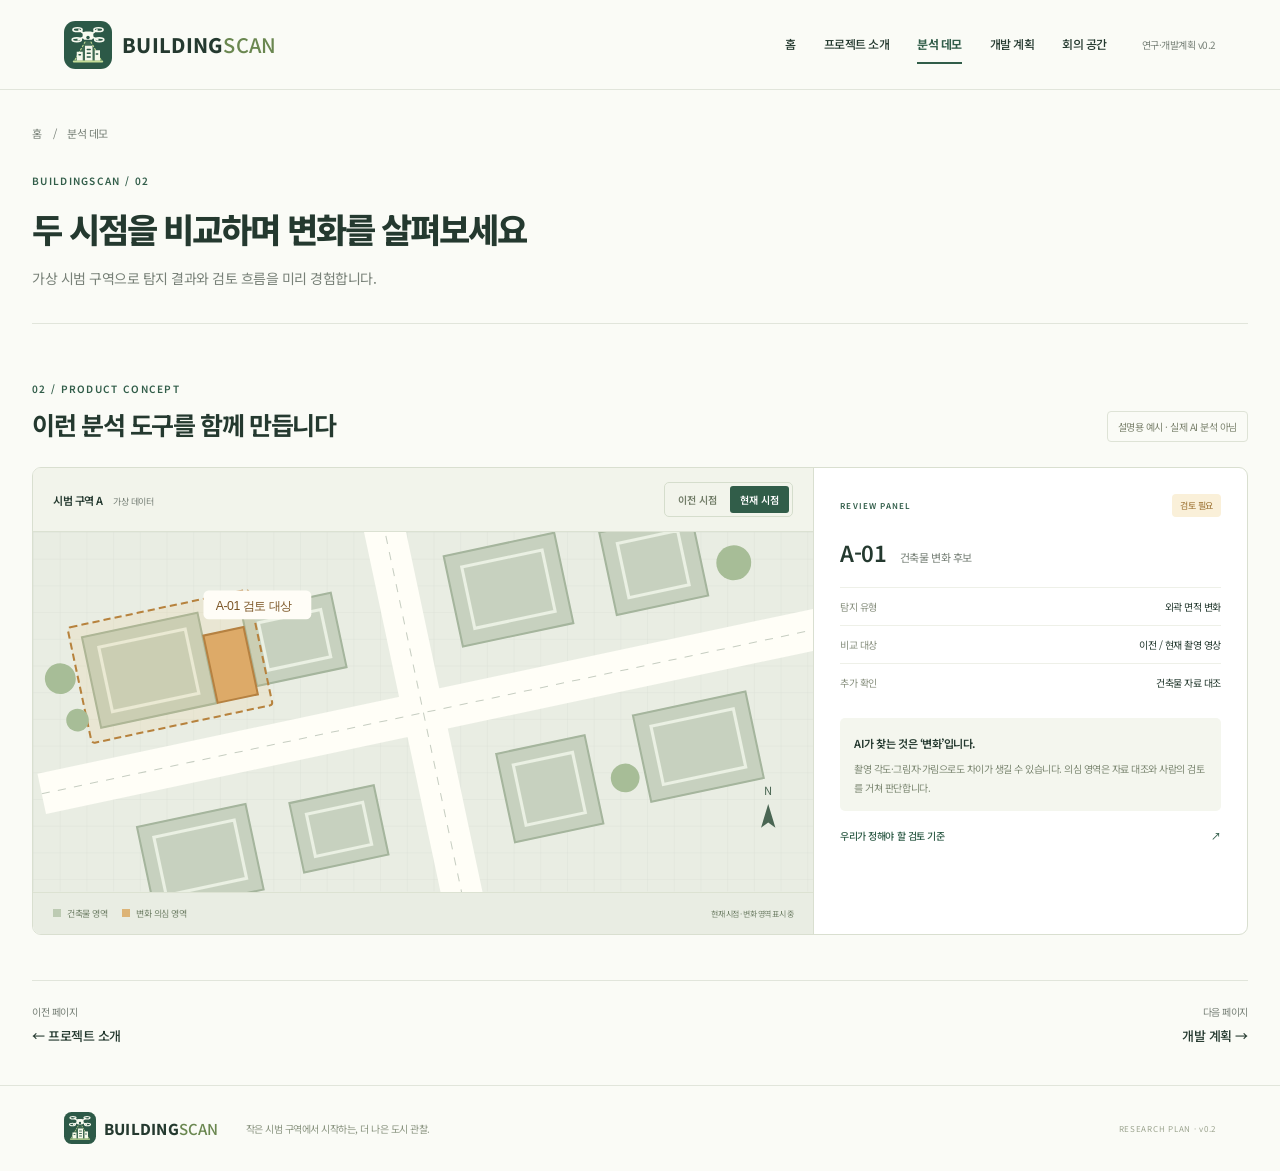
==== commit dc7759e5: "v1.3" ====
--- a/analysis.html
+++ b/analysis.html
@@ -1,11 +1,217 @@
 <!doctype html>
 <html lang="ko">
-<head>
-  <meta charset="UTF-8"><meta name="viewport" content="width=device-width, initial-scale=1">
-  <meta name="description" content="대학생 공동 연구 프로젝트: 드론 항공촬영과 AI를 활용한 건축물 변화 탐지. 프로젝트 킥오프 회의 자료 및 논의 공간.">
-  <title>분석 데모 | URBAN SCAN</title>
-  <link rel="icon" href="data:image/svg+xml,%3Csvg xmlns='http://www.w3.org/2000/svg' viewBox='0 0 40 40'%3E%3Crect width='40' height='40' rx='10' fill='%232c594b'/%3E%3Cpath d='M10 26V14h7v12m6 0V10h7v16M7 30h26' fill='none' stroke='%23fff' stroke-width='2'/%3E%3C/svg%3E">
-  <link rel="stylesheet" href="styles.css"><script src="app.js" defer></script>
-</head>
-<body><a class="skip-link" href="#main-content">본문 바로가기</a><header class="header"><a class="brand" href="index.html" aria-label="URBAN SCAN 홈"><span class="brand-icon" aria-hidden="true">▥</span>URBAN<span class="brand-light">SCAN</span></a><nav aria-label="주요 메뉴"><a href="index.html">홈</a><a href="project.html">프로젝트 소개</a><a href="analysis.html" aria-current="page">분석 데모</a><a href="roadmap.html">개발 계획</a><a href="meeting.html">회의 공간</a></nav><span class="header-draft">연구·개발계획 v0.2</span></header><main id="main-content"><div class="page-intro"><div class="breadcrumb"><a href="index.html">홈</a><span aria-hidden="true">/</span><span>분석 데모</span></div><div class="eyebrow">URBAN SCAN / 02</div><h1>두 시점을 비교하며 변화를 살펴보세요</h1><p>가상 시범 구역으로 탐지 결과와 검토 흐름을 미리 경험합니다.</p></div>    <section class="section demo-section" id="demo"><div class="section-heading"><div><div class="eyebrow">02 / PRODUCT CONCEPT</div><h2>이런 분석 도구를 함께 만듭니다</h2></div><span class="outline-badge">설명용 예시 · 실제 AI 분석 아님</span></div><div class="demo"><div class="demo-map"><div class="map-toolbar"><span>시범 구역 A <small>가상 데이터</small></span><div class="segmented" aria-label="시점 선택"><button data-period="before" aria-pressed="false">이전 시점</button><button class="active" data-period="after" aria-pressed="true">현재 시점</button></div></div><svg id="analysis-map" viewBox="0 0 760 350" role="img" aria-label="가상 시범 구역의 건축물 배치와 변화 영역"><defs><pattern id="map-grid" width="26" height="26" patternUnits="userSpaceOnUse"><path d="M26 0H0V26" fill="none" stroke="#dce1d7" stroke-width=".8"/></pattern></defs><rect width="760" height="350" fill="#e9ede3"/><rect width="760" height="350" fill="url(#map-grid)"/><g transform="rotate(-12 380 175)"><path d="M0 176H800M380-80V450" stroke="#fffef7" stroke-width="40"/><path d="M0 176H800M380-80V450" stroke="#c7cec2" stroke-width="1" stroke-dasharray="8 8"/><g fill="#c7d1bf" stroke="#a5b59d" stroke-width="2"><path d="M70 35h115v90H70zM227 43h89v74h-89zM431 31h110v90H431zM584 40h91v82h-91zM84 227h108v85H84zM234 235h84v69h-84zM441 230h88v88h-88zM579 221h112v86H579z"/></g><g fill="none" stroke="#eaf0e3" stroke-width="3"><path d="M84 48h86v64H84zM241 57h62v47h-62zM446 45h80v61h-80zM599 54h60v54h-60zM98 240h80v58H98zM248 249h56v42h-56zM455 244h59v60h-59zM594 235h82v58h-82z"/></g><g id="change-area"><path d="M186 58h40v67h-40z" fill="#dba868" stroke="#ae793c" stroke-width="2"/><rect x="58" y="23" width="180" height="115" rx="3" fill="#e8b765" fill-opacity=".13" stroke="#b7823d" stroke-width="2" stroke-dasharray="7 4"/></g><g fill="#a7bd97"><circle cx="41" cy="70" r="15"/><circle cx="49" cy="113" r="11"/><circle cx="559" cy="279" r="14"/><circle cx="706" cy="96" r="17"/></g></g><g transform="translate(166 57)"><rect width="105" height="28" rx="5" fill="#fffdf7"/><text x="12" y="19" fill="#795322" font-size="12" font-family="sans-serif">A-01 검토 대상</text></g><g transform="translate(709 265)" fill="#4a6653"><path d="M0 23L7 0l7 23-7-5z"/><text x="3" y="-9" font-size="11">N</text></g></svg><div class="map-legend"><span><i class="legend-square normal"></i>건축물 영역</span><span><i class="legend-square changed"></i>변화 의심 영역</span><span id="period-label">현재 시점 · 변화 영역 표시 중</span></div></div><aside class="inspection"><div class="inspection-top"><span class="eyebrow">REVIEW PANEL</span><span class="status">검토 필요</span></div><h3>A-01 <span>건축물 변화 후보</span></h3><dl><div><dt>탐지 유형</dt><dd id="detect-type">외곽 면적 변화</dd></div><div><dt>비교 대상</dt><dd>이전 / 현재 촬영 영상</dd></div><div><dt>추가 확인</dt><dd>건축물 자료 대조</dd></div></dl><div class="review-note"><strong>AI가 찾는 것은 ‘변화’입니다.</strong><p>촬영 각도·그림자·가림으로도 차이가 생길 수 있습니다. 의심 영역은 자료 대조와 사람의 검토를 거쳐 판단합니다.</p></div><a href="meeting.html">우리가 정해야 할 검토 기준 <span>↗</span></a></aside></div></section>
-<nav class="page-navigation" aria-label="페이지 이동"><a href="project.html"><small>이전 페이지</small><span>← 프로젝트 소개</span></a><a href="roadmap.html"><small>다음 페이지</small><span>개발 계획 →</span></a></nav></main><footer><a class="brand" href="index.html">URBAN<span class="brand-light">SCAN</span></a><p>작은 시범 구역에서 시작하는, 더 나은 도시 관찰.</p><span>RESEARCH PLAN · v0.2</span></footer></body></html>+  <head>
+    <meta charset="UTF-8" />
+    <meta name="viewport" content="width=device-width, initial-scale=1" />
+    <meta
+      name="description"
+      content="대학생 공동 연구 프로젝트: 드론 항공촬영과 AI를 활용한 건축물 변화 탐지. 프로젝트 킥오프 회의 자료 및 논의 공간."
+    />
+    <title>분석 데모 | BUILDINGSCAN</title>
+    <link rel="icon" type="image/svg+xml" href="building-scan-mark.svg" />
+    <link rel="stylesheet" href="styles.css" />
+    <script src="app.js" defer></script>
+  </head>
+  <body>
+    <a class="skip-link" href="#main-content">본문 바로가기</a>
+    <header class="header">
+      <a class="brand" href="index.html" aria-label="BUILDINGSCAN 홈"
+        ><img
+          class="brand-mark"
+          src="building-scan-mark.svg"
+          width="48"
+          height="48"
+          alt=""
+        /><span class="brand-wordmark"
+          >BUILDING<span class="brand-light">SCAN</span></span
+        ></a
+      >
+      <nav aria-label="주요 메뉴">
+        <a href="index.html">홈</a><a href="project.html">프로젝트 소개</a
+        ><a href="analysis.html" aria-current="page">분석 데모</a
+        ><a href="roadmap.html">개발 계획</a
+        ><a href="meeting.html">회의 공간</a>
+      </nav>
+      <span class="header-draft">연구·개발계획 v0.2</span>
+    </header>
+    <main id="main-content">
+      <div class="page-intro">
+        <div class="breadcrumb">
+          <a href="index.html">홈</a><span aria-hidden="true">/</span
+          ><span>분석 데모</span>
+        </div>
+        <div class="eyebrow">BUILDINGSCAN / 02</div>
+        <h1>두 시점을 비교하며 변화를 살펴보세요</h1>
+        <p>가상 시범 구역으로 탐지 결과와 검토 흐름을 미리 경험합니다.</p>
+      </div>
+      <section class="section demo-section" id="demo">
+        <div class="section-heading">
+          <div>
+            <div class="eyebrow">02 / PRODUCT CONCEPT</div>
+            <h2>이런 분석 도구를 함께 만듭니다</h2>
+          </div>
+          <span class="outline-badge">설명용 예시 · 실제 AI 분석 아님</span>
+        </div>
+        <div class="demo">
+          <div class="demo-map">
+            <div class="map-toolbar">
+              <span>시범 구역 A <small>가상 데이터</small></span>
+              <div class="segmented" aria-label="시점 선택">
+                <button data-period="before" aria-pressed="false">
+                  이전 시점</button
+                ><button class="active" data-period="after" aria-pressed="true">
+                  현재 시점
+                </button>
+              </div>
+            </div>
+            <svg
+              id="analysis-map"
+              viewBox="0 0 760 350"
+              role="img"
+              aria-label="가상 시범 구역의 건축물 배치와 변화 영역"
+            >
+              <defs>
+                <pattern
+                  id="map-grid"
+                  width="26"
+                  height="26"
+                  patternUnits="userSpaceOnUse"
+                >
+                  <path
+                    d="M26 0H0V26"
+                    fill="none"
+                    stroke="#dce1d7"
+                    stroke-width=".8"
+                  />
+                </pattern>
+              </defs>
+              <rect width="760" height="350" fill="#e9ede3" />
+              <rect width="760" height="350" fill="url(#map-grid)" />
+              <g transform="rotate(-12 380 175)">
+                <path
+                  d="M0 176H800M380-80V450"
+                  stroke="#fffef7"
+                  stroke-width="40"
+                />
+                <path
+                  d="M0 176H800M380-80V450"
+                  stroke="#c7cec2"
+                  stroke-width="1"
+                  stroke-dasharray="8 8"
+                />
+                <g fill="#c7d1bf" stroke="#a5b59d" stroke-width="2">
+                  <path
+                    d="M70 35h115v90H70zM227 43h89v74h-89zM431 31h110v90H431zM584 40h91v82h-91zM84 227h108v85H84zM234 235h84v69h-84zM441 230h88v88h-88zM579 221h112v86H579z"
+                  />
+                </g>
+                <g fill="none" stroke="#eaf0e3" stroke-width="3">
+                  <path
+                    d="M84 48h86v64H84zM241 57h62v47h-62zM446 45h80v61h-80zM599 54h60v54h-60zM98 240h80v58H98zM248 249h56v42h-56zM455 244h59v60h-59zM594 235h82v58h-82z"
+                  />
+                </g>
+                <g id="change-area">
+                  <path
+                    d="M186 58h40v67h-40z"
+                    fill="#dba868"
+                    stroke="#ae793c"
+                    stroke-width="2"
+                  />
+                  <rect
+                    x="58"
+                    y="23"
+                    width="180"
+                    height="115"
+                    rx="3"
+                    fill="#e8b765"
+                    fill-opacity=".13"
+                    stroke="#b7823d"
+                    stroke-width="2"
+                    stroke-dasharray="7 4"
+                  />
+                </g>
+                <g fill="#a7bd97">
+                  <circle cx="41" cy="70" r="15" />
+                  <circle cx="49" cy="113" r="11" />
+                  <circle cx="559" cy="279" r="14" />
+                  <circle cx="706" cy="96" r="17" />
+                </g>
+              </g>
+              <g transform="translate(166 57)">
+                <rect width="105" height="28" rx="5" fill="#fffdf7" />
+                <text
+                  x="12"
+                  y="19"
+                  fill="#795322"
+                  font-size="12"
+                  font-family="sans-serif"
+                >
+                  A-01 검토 대상
+                </text>
+              </g>
+              <g transform="translate(709 265)" fill="#4a6653">
+                <path d="M0 23L7 0l7 23-7-5z" />
+                <text x="3" y="-9" font-size="11">N</text>
+              </g>
+            </svg>
+            <div class="map-legend">
+              <span><i class="legend-square normal"></i>건축물 영역</span
+              ><span><i class="legend-square changed"></i>변화 의심 영역</span
+              ><span id="period-label">현재 시점 · 변화 영역 표시 중</span>
+            </div>
+          </div>
+          <aside class="inspection">
+            <div class="inspection-top">
+              <span class="eyebrow">REVIEW PANEL</span
+              ><span class="status">검토 필요</span>
+            </div>
+            <h3>A-01 <span>건축물 변화 후보</span></h3>
+            <dl>
+              <div>
+                <dt>탐지 유형</dt>
+                <dd id="detect-type">외곽 면적 변화</dd>
+              </div>
+              <div>
+                <dt>비교 대상</dt>
+                <dd>이전 / 현재 촬영 영상</dd>
+              </div>
+              <div>
+                <dt>추가 확인</dt>
+                <dd>건축물 자료 대조</dd>
+              </div>
+            </dl>
+            <div class="review-note">
+              <strong>AI가 찾는 것은 ‘변화’입니다.</strong>
+              <p>
+                촬영 각도·그림자·가림으로도 차이가 생길 수 있습니다. 의심 영역은
+                자료 대조와 사람의 검토를 거쳐 판단합니다.
+              </p>
+            </div>
+            <a href="meeting.html">우리가 정해야 할 검토 기준 <span>↗</span></a>
+          </aside>
+        </div>
+      </section>
+      <nav class="page-navigation" aria-label="페이지 이동">
+        <a href="project.html"
+          ><small>이전 페이지</small><span>← 프로젝트 소개</span></a
+        ><a href="roadmap.html"
+          ><small>다음 페이지</small><span>개발 계획 →</span></a
+        >
+      </nav>
+    </main>
+    <footer>
+      <a class="brand" href="index.html" aria-label="BUILDINGSCAN 홈"
+        ><img
+          class="brand-mark"
+          src="building-scan-mark.svg"
+          width="48"
+          height="48"
+          alt=""
+        /><span class="brand-wordmark"
+          >BUILDING<span class="brand-light">SCAN</span></span
+        ></a
+      >
+      <p>작은 시범 구역에서 시작하는, 더 나은 도시 관찰.</p>
+      <span>RESEARCH PLAN · v0.2</span>
+    </footer>
+  </body>
+</html>
--- a/styles.css
+++ b/styles.css
@@ -10,3 +10,13 @@
 @media print{.header nav,.page-navigation,.skip-link{display:none}}
 .page-navigation>a:first-child{display:flex;font-size:13px}
 @media print{.page-navigation{display:none}}
+
+/* BUILDINGSCAN shared vector identity */
+.brand{gap:10px;letter-spacing:.015em;flex-shrink:0}
+.brand .brand-mark{display:block;width:48px;height:48px;flex-shrink:0}
+.brand-wordmark{display:inline-block;line-height:1;white-space:nowrap}
+.brand .brand-light{color:#6a8750;font-weight:500}
+footer .brand{gap:8px}
+footer .brand .brand-mark{width:32px;height:32px}
+@media(max-width:700px){.header .brand{font-size:19px}.header .brand .brand-mark{width:42px;height:42px}footer{flex-wrap:wrap}footer>span{margin-left:0}}
+@media print{.brand .brand-mark{print-color-adjust:exact}}
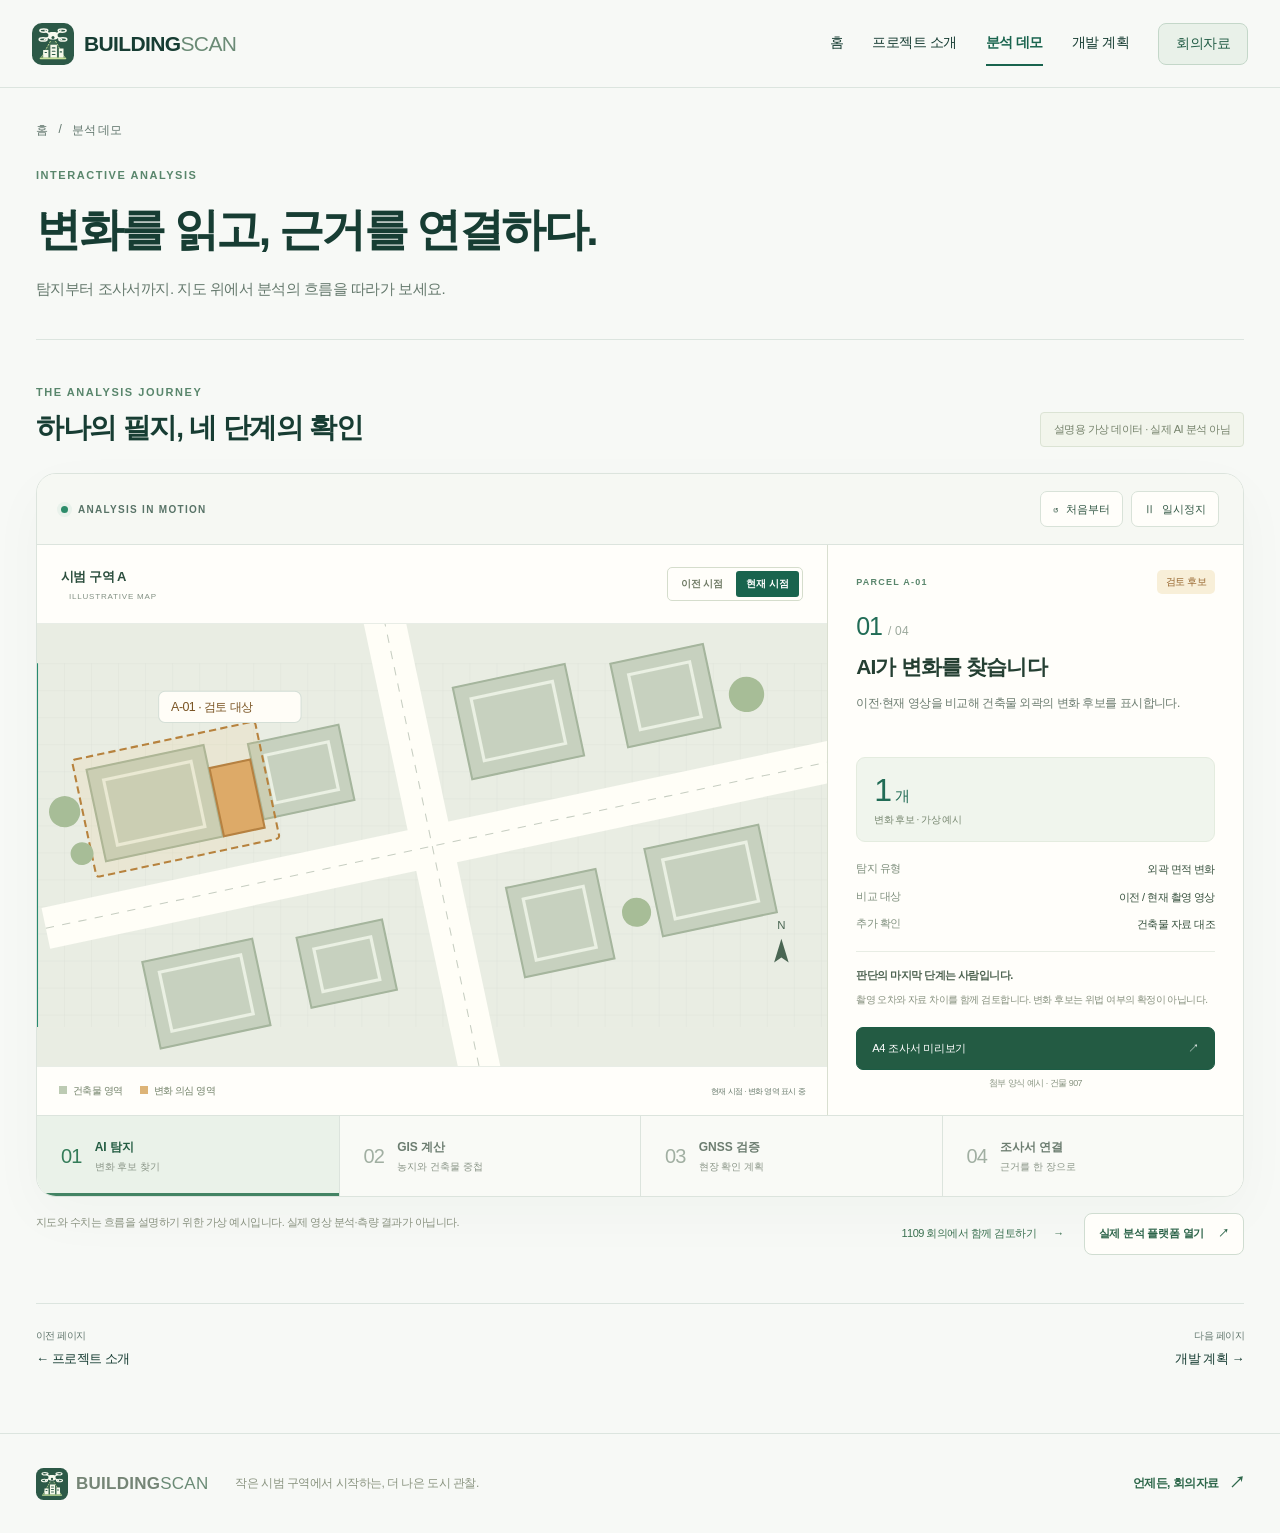
==== commit d7568601: "Improve meeting hub, motion demos, and A4 investigation report" ====
--- a/analysis.html
+++ b/analysis.html
@@ -10,7 +10,10 @@
     <title>분석 데모 | BUILDINGSCAN</title>
     <link rel="icon" type="image/svg+xml" href="building-scan-mark.svg" />
     <link rel="stylesheet" href="styles.css" />
+    <link rel="stylesheet" href="theme.css" />
+    <link rel="stylesheet" href="analysis-motion.css" />
     <script src="app.js" defer></script>
+    <script src="analysis-motion.js" defer></script>
   </head>
   <body>
     <a class="skip-link" href="#main-content">본문 바로가기</a>
@@ -30,7 +33,7 @@
         <a href="index.html">홈</a><a href="project.html">프로젝트 소개</a
         ><a href="analysis.html" aria-current="page">분석 데모</a
         ><a href="roadmap.html">개발 계획</a
-        ><a href="meeting.html">회의 공간</a>
+        ><a href="meeting.html">회의자료</a>
       </nav>
       <span class="header-draft">연구·개발계획 v0.2</span>
     </header>
@@ -40,22 +43,30 @@
           <a href="index.html">홈</a><span aria-hidden="true">/</span
           ><span>분석 데모</span>
         </div>
-        <div class="eyebrow">BUILDINGSCAN / 02</div>
-        <h1>두 시점을 비교하며 변화를 살펴보세요</h1>
-        <p>가상 시범 구역으로 탐지 결과와 검토 흐름을 미리 경험합니다.</p>
+        <div class="eyebrow">INTERACTIVE ANALYSIS</div>
+        <h1>변화를 읽고, 근거를 연결하다.</h1>
+        <p>탐지부터 조사서까지. 지도 위에서 분석의 흐름을 따라가 보세요.</p>
       </div>
       <section class="section demo-section" id="demo">
         <div class="section-heading">
           <div>
-            <div class="eyebrow">02 / PRODUCT CONCEPT</div>
-            <h2>이런 분석 도구를 함께 만듭니다</h2>
-          </div>
-          <span class="outline-badge">설명용 예시 · 실제 AI 분석 아님</span>
-        </div>
+            <div class="eyebrow">THE ANALYSIS JOURNEY</div>
+            <h2>하나의 필지, 네 단계의 확인</h2>
+          </div>
+          <span class="outline-badge">설명용 가상 데이터 · 실제 AI 분석 아님</span>
+        </div>
+        <div class="analysis-player" data-motion-stage="0" data-playing="true" data-map-period="after">
+          <div class="analysis-player-head">
+            <span><i class="motion-live-dot" aria-hidden="true"></i> ANALYSIS IN MOTION</span>
+            <div class="motion-controls">
+              <button id="motion-restart" type="button" aria-label="분석 흐름을 처음부터 다시 보기">↺ <span>처음부터</span></button>
+              <button id="motion-toggle" type="button" aria-pressed="true"><span class="play-symbol" aria-hidden="true">Ⅱ</span> <span class="play-label">일시정지</span></button>
+            </div>
+          </div>
         <div class="demo">
           <div class="demo-map">
             <div class="map-toolbar">
-              <span>시범 구역 A <small>가상 데이터</small></span>
+              <span>시범 구역 A <small>ILLUSTRATIVE MAP</small></span>
               <div class="segmented" aria-label="시점 선택">
                 <button data-period="before" aria-pressed="false">
                   이전 시점</button
@@ -71,6 +82,7 @@
               aria-label="가상 시범 구역의 건축물 배치와 변화 영역"
             >
               <defs>
+                <linearGradient id="scan-light" x1="0" x2="1"><stop stop-color="#238d72" stop-opacity="0"/><stop offset="1" stop-color="#238d72" stop-opacity=".24"/></linearGradient>
                 <pattern
                   id="map-grid"
                   width="26"
@@ -129,6 +141,14 @@
                     stroke-dasharray="7 4"
                   />
                 </g>
+                <g class="parcel-layer" fill="none" stroke="#237763" stroke-width="2.5" stroke-dasharray="8 5">
+                  <path d="M55 18H245V144H55Z"/>
+                  <path d="M222 22H332V136H222Z" opacity=".45"/>
+                </g>
+                <g class="overlap-layer">
+                  <path d="M186 58h40v67h-40z" fill="#edab57" fill-opacity=".55" stroke="#be7835" stroke-width="2.5"/>
+                  <path class="measure-line" d="M55 155H245M55 149v12M245 149v12" fill="none" stroke="#277d65" stroke-width="2"/>
+                </g>
                 <g fill="#a7bd97">
                   <circle cx="41" cy="70" r="15" />
                   <circle cx="49" cy="113" r="11" />
@@ -136,8 +156,8 @@
                   <circle cx="706" cy="96" r="17" />
                 </g>
               </g>
-              <g transform="translate(166 57)">
-                <rect width="105" height="28" rx="5" fill="#fffdf7" />
+              <g class="target-label" transform="translate(117 27)">
+                <rect width="137" height="30" rx="6" fill="#fffdf7" stroke="#d5dfd7" />
                 <text
                   x="12"
                   y="19"
@@ -145,8 +165,34 @@
                   font-size="12"
                   font-family="sans-serif"
                 >
-                  A-01 검토 대상
+                  A-01 · 검토 대상
                 </text>
+              </g>
+              <g class="scan-layer" aria-hidden="true">
+                <rect class="scan-band" x="-120" y="0" width="120" height="350" fill="url(#scan-light)"/>
+                <path class="scan-beam" d="M0 0V350" stroke="#278a70" stroke-width="2"/>
+              </g>
+              <g class="detect-layer" fill="none" stroke="#237763" stroke-width="3" aria-hidden="true">
+                <path class="detect-corners" d="M70 97V78h19M222 47h19v19M264 146v19h-19M112 194H93v-19"/>
+              </g>
+              <g class="gnss-layer" transform="translate(233 126)" aria-hidden="true">
+                <circle class="gnss-ring" r="37" fill="#20876a" fill-opacity=".08" stroke="#20876a" stroke-opacity=".5"/>
+                <circle r="19" fill="#fff" stroke="#237763" stroke-width="2"/>
+                <path d="M-10 0H10M0-10V10" stroke="#237763" stroke-width="2"/>
+                <circle r="4" fill="#237763"/>
+                <path d="M26 7h53" stroke="#237763" stroke-width="1.5"/>
+                <rect x="72" y="-9" width="124" height="31" rx="6" fill="#fff" stroke="#d5dfd7"/>
+                <text x="84" y="11" font-family="sans-serif" font-size="12" fill="#21634e">현장 확인 지점</text>
+              </g>
+              <g class="report-layer" transform="translate(527 65)" aria-hidden="true">
+                <rect x="6" y="8" width="126" height="160" rx="8" fill="#173f35" fill-opacity=".12"/>
+                <rect width="126" height="160" rx="8" fill="#fffefa" stroke="#adc8b8"/>
+                <rect x="16" y="16" width="31" height="5" rx="2" fill="#237763"/>
+                <text x="16" y="44" font-size="12" font-weight="700" fill="#214c3d" font-family="sans-serif">의심 조사서</text>
+                <path d="M16 55H110M16 66H83" stroke="#d1dcd4" stroke-width="3"/>
+                <rect x="16" y="79" width="94" height="43" rx="3" fill="#e5eee4"/>
+                <path d="M30 91H58V111H30ZM69 86H96V111H69Z" fill="#a2bba4"/>
+                <path d="M16 135H110M16 145H73" stroke="#d1dcd4" stroke-width="3"/>
               </g>
               <g transform="translate(709 265)" fill="#4a6653">
                 <path d="M0 23L7 0l7 23-7-5z" />
@@ -156,15 +202,18 @@
             <div class="map-legend">
               <span><i class="legend-square normal"></i>건축물 영역</span
               ><span><i class="legend-square changed"></i>변화 의심 영역</span
-              ><span id="period-label">현재 시점 · 변화 영역 표시 중</span>
+              ><span id="period-label" aria-live="polite">현재 시점 · 변화 영역 표시 중</span>
             </div>
           </div>
           <aside class="inspection">
             <div class="inspection-top">
-              <span class="eyebrow">REVIEW PANEL</span
-              ><span class="status">검토 필요</span>
-            </div>
-            <h3>A-01 <span>건축물 변화 후보</span></h3>
+              <span class="eyebrow">PARCEL A-01</span
+              ><span class="status">검토 후보</span>
+            </div>
+            <div class="motion-stage-number" aria-hidden="true">01 <span>/ 04</span></div>
+            <h3 id="motion-title">AI가 변화를 찾습니다</h3>
+            <p id="motion-description" class="motion-description">이전·현재 영상을 비교해 건축물 외곽의 변화 후보를 표시합니다.</p>
+            <div class="motion-metric"><span id="motion-metric-value">1<span>개</span></span><small id="motion-metric-label">변화 후보 · 가상 예시</small></div>
             <dl>
               <div>
                 <dt>탐지 유형</dt>
@@ -180,14 +229,26 @@
               </div>
             </dl>
             <div class="review-note">
-              <strong>AI가 찾는 것은 ‘변화’입니다.</strong>
-              <p>
-                촬영 각도·그림자·가림으로도 차이가 생길 수 있습니다. 의심 영역은
-                자료 대조와 사람의 검토를 거쳐 판단합니다.
-              </p>
-            </div>
-            <a href="meeting.html">우리가 정해야 할 검토 기준 <span>↗</span></a>
+              <strong>판단의 마지막 단계는 사람입니다.</strong>
+              <p>촬영 오차와 자료 차이를 함께 검토합니다. 변화 후보는 위법 여부의 확정이 아닙니다.</p>
+            </div>
+            <a class="button primary report-link" href="report.html">A4 조사서 미리보기 <span>↗</span></a>
+            <small class="report-example-note">첨부 양식 예시 · 건물 907</small>
           </aside>
+        </div>
+          <div class="motion-timeline" aria-label="분석 단계 선택">
+            <button type="button" data-motion-step="0" aria-pressed="true"><span class="timeline-number">01</span><span><strong>AI 탐지</strong><small>변화 후보 찾기</small></span><span class="timeline-progress"></span></button>
+            <button type="button" data-motion-step="1" aria-pressed="false"><span class="timeline-number">02</span><span><strong>GIS 계산</strong><small>농지와 건축물 중첩</small></span><span class="timeline-progress"></span></button>
+            <button type="button" data-motion-step="2" aria-pressed="false"><span class="timeline-number">03</span><span><strong>GNSS 검증</strong><small>현장 확인 계획</small></span><span class="timeline-progress"></span></button>
+            <button type="button" data-motion-step="3" aria-pressed="false"><span class="timeline-number">04</span><span><strong>조사서 연결</strong><small>근거를 한 장으로</small></span><span class="timeline-progress"></span></button>
+          </div>
+        </div>
+        <div class="analysis-footnote">
+          <p>지도와 수치는 흐름을 설명하기 위한 가상 예시입니다. 실제 영상 분석·측량 결과가 아닙니다.</p>
+          <div class="analysis-next-links">
+            <a href="meeting.html#1109">1109 회의에서 함께 검토하기 <span aria-hidden="true">→</span></a>
+            <a class="button secondary analysis-platform-link" href="https://gis-decision-platform.vercel.app/" target="_blank" rel="noopener noreferrer">실제 분석 플랫폼 열기 <span aria-hidden="true">↗</span></a>
+          </div>
         </div>
       </section>
       <nav class="page-navigation" aria-label="페이지 이동">
@@ -211,7 +272,7 @@
         ></a
       >
       <p>작은 시범 구역에서 시작하는, 더 나은 도시 관찰.</p>
-      <span>RESEARCH PLAN · v0.2</span>
+      <a class="meeting-access" href="meeting.html">언제든, 회의자료 <span aria-hidden="true">↗</span></a>
     </footer>
   </body>
 </html>
--- a/styles.css
+++ b/styles.css
@@ -1,4 +1,3 @@
-@import url('https://fonts.googleapis.com/css2?family=Noto+Sans+KR:wght@400;500;600;700;800;900&display=swap');
 :root{--ink:#24392f;--green:#315d49;--muted:#778077;--line:#e1e5db;--paper:#fafbf6;--white:#fff;--accent:#e3edc9}*{box-sizing:border-box}html{scroll-behavior:smooth;scroll-padding-top:95px}body{margin:0;color:var(--ink);background:var(--paper);font-family:'Noto Sans KR',system-ui,sans-serif;font-size:14px;letter-spacing:-.035em}a{color:inherit;text-decoration:none}button,textarea{font:inherit}button,a,input,textarea{-webkit-tap-highlight-color:transparent}button,a{touch-action:manipulation}button{cursor:pointer}a:focus-visible,button:focus-visible,textarea:focus-visible{outline:3px solid #b28a39;outline-offset:5px}.header{height:90px;max-width:1440px;padding:0 5%;margin:auto;display:flex;align-items:center;gap:35px;border-bottom:1px solid var(--line)}.brand{display:flex;align-items:center;font-size:20px;letter-spacing:.015em;font-weight:800;white-space:nowrap}.brand-icon{display:grid;place-items:center;width:34px;height:34px;margin-right:9px;background:var(--green);color:white;border-radius:7px;font-size:25px}.brand-light{font-weight:400}.brand-divider{height:16px;width:1px;background:#cdd3c8;margin:0 17px}.brand-caption{font-size:11px;letter-spacing:-.02em;font-weight:500;color:var(--muted)}nav{display:flex;gap:28px;margin-left:auto;font-size:12px;font-weight:500}nav a:hover{color:#729146}.header-cta{background:#eef1e6;padding:11px 15px;border:1px solid #dce1d1;border-radius:6px;font-size:12px;font-weight:600}.header-cta span{margin-left:15px}main{max-width:1288px;padding:0 32px;margin:auto}.hero{display:grid;grid-template-columns:1.08fr 1fr;gap:50px;padding:64px 0 47px;align-items:center}.eyebrow{font-size:10px;letter-spacing:.13em;font-weight:600;color:var(--green);display:flex;align-items:center;gap:9px}.live-dot{display:inline-block;vertical-align:middle;height:6px;width:6px;background:#588266;border-radius:50%;flex-shrink:0}.eyebrow-line{width:26px;height:1px;background:#bac4b2;margin:0 4px}h1{font-size:clamp(29px,3.1vw,45px);line-height:1.42;font-weight:800;letter-spacing:-.062em;margin:21px 0 19px;white-space:nowrap}.green{color:#6c8d43}.intro{font-size:15px;line-height:1.95;color:#778075;margin:0}.hero-buttons{display:flex;gap:11px;margin-top:29px}.button{border:0;border-radius:5px;display:inline-flex;align-items:center;justify-content:center;gap:24px;padding:13px 18px;font-size:12px;font-weight:500;transition:background .2s,transform .2s}.button:hover{transform:translateY(-2px)}.primary{background:var(--green);color:#fff}.primary:hover{background:#234936}.secondary{border:1px solid #d9dfcf;background:transparent}.hero-meta{display:flex;gap:15px;font-size:10px;color:#889080;margin-top:24px}.hero-meta>span+span{border-left:1px solid #d9dfd0;padding-left:15px}.tiny-dot{width:5px;height:5px;background:#87a069;display:inline-block;border-radius:50%;margin-right:5px}.hero-visual{border:1px solid #d8dfd1;border-radius:12px;overflow:hidden;background:#e4eadf;position:relative}.visual-top,.visual-bottom{padding:15px 18px;display:flex;justify-content:space-between;align-items:center;font-size:8px;letter-spacing:.08em;color:#5d7560}.visual-top{border-bottom:1px solid #d6dece}.visual-top .live-dot{margin-right:6px}.visual-bottom{font-size:9px;letter-spacing:0;background:#edf0e5}.city{display:block;width:100%;height:auto}.visual-callout{position:absolute;left:22px;bottom:61px;right:22px;padding:13px 15px;border:1px solid #fff8;background:#fffffff0;box-shadow:0 6px 20px #344d3810;border-radius:7px;display:flex;align-items:center;gap:12px}.visual-callout strong{font-size:12px}.visual-callout small{display:block;font-size:10px;color:var(--muted);margin-top:3px}.target-icon{background:#edf1e6;border-radius:7px;padding:2px 9px;font-size:24px}.pill{font-size:8px;letter-spacing:.07em;background:#edf1df;color:#63813e;padding:7px 8px;border-radius:4px;margin-left:auto;white-space:nowrap}.principles{display:grid;grid-template-columns:repeat(3,1fr) 1.2fr;border-top:1px solid var(--line);border-bottom:1px solid var(--line);padding:23px 0;gap:20px}.principles>div{display:flex;align-items:center;gap:15px}.principles>div+div{border-left:1px solid var(--line);padding-left:27px}.number{font-size:26px;font-weight:400;color:#a0ad90;letter-spacing:-.06em}.principles p{margin:0}.principles strong{font-size:12px;font-weight:600}.principles small{display:block;font-size:10px;color:var(--muted);margin-top:5px}.principles .principle-note{font-size:10px;color:#7d896d;gap:18px}.principle-note span{font-size:11px;line-height:1.75;color:#52614c}.section{padding:57px 0 0}.section-heading{display:flex;justify-content:space-between;align-items:flex-end;gap:20px;margin-bottom:25px}.section-heading h2{font-size:25px;letter-spacing:-.055em;font-weight:700;margin:10px 0 0}.section-heading>p{font-size:11px;color:var(--muted);margin:0 0 4px}.workflow{display:grid;grid-template-columns:repeat(4,1fr);gap:14px}.workflow article{position:relative;padding:24px;border:1px solid var(--line);border-radius:8px;background:#fffefa}.step-icon{display:inline-grid;place-items:center;border:1px solid #e0e6d8;background:#f0f4e9;border-radius:9px;width:35px;height:35px;font-size:24px;color:#638259}.step-no{position:absolute;right:22px;top:34px;font-size:9px;letter-spacing:.1em;color:#98a18f}h3{font-size:16px;margin:18px 0 9px;font-weight:600}.workflow p{font-size:11px;line-height:1.9;color:var(--muted);margin:0}.tags{display:flex;gap:6px;margin-top:20px}.tags span{font-size:9px;border:1px solid #e5e9df;border-radius:3px;padding:4px 7px;color:#7a8570}.outline-badge{font-size:10px;color:#7d846f;padding:7px 10px;border:1px solid #dee3d6;border-radius:4px;white-space:nowrap}.demo{display:grid;grid-template-columns:1.8fr 1fr;border:1px solid #d9dfd0;border-radius:9px;overflow:hidden;background:white}.demo-map{min-width:0;background:#e9ede3}.map-toolbar{display:flex;align-items:center;justify-content:space-between;background:#f2f4eb;border-bottom:1px solid #dbe1d2;padding:14px 20px;font-size:11px;font-weight:600;gap:10px}.map-toolbar small{font-weight:400;font-size:9px;color:var(--muted);margin-left:8px}.segmented{display:flex;gap:3px;border:1px solid #d5ddcc;padding:3px;border-radius:5px}.segmented button{background:none;border:0;border-radius:3px;font-size:10px;color:#717c67;padding:6px 10px}.segmented button.active{background:var(--green);color:white}#analysis-map{width:100%;display:block;min-height:220px}.map-legend{display:flex;align-items:center;padding:14px 20px;gap:15px;font-size:9px;border-top:1px solid #dce2d2;color:#718168}.legend-square{display:inline-block;width:8px;height:8px;margin-right:6px}.normal{background:#bdcbb3}.changed{background:#ddb477}.map-legend>span:last-child{margin-left:auto;font-size:8px}.inspection{padding:26px;border-left:1px solid #d9dfd0}.inspection-top{display:flex;justify-content:space-between;align-items:center}.inspection-top .eyebrow{font-size:8px}.status{font-size:9px;color:#9b702f;background:#faf0d9;padding:5px 8px;border-radius:4px}.inspection h3{font-size:22px;margin:19px 0}.inspection h3 span{font-size:11px;font-weight:400;color:var(--muted);margin-left:8px}dl{margin:0}dl>div{display:flex;justify-content:space-between;border-top:1px solid #eef0e8;padding:11px 0;font-size:10px}dt{color:#88907f}dd{margin:0}.review-note{margin:17px 0;background:#f4f6ee;padding:14px;border-radius:5px}.review-note strong{font-size:11px;font-weight:600}.review-note p{font-size:10px;line-height:1.9;color:#7d8873;margin:7px 0 0}.inspection>a{display:flex;justify-content:space-between;font-size:10px;color:var(--green);font-weight:500}.roadmap{display:grid;grid-template-columns:repeat(4,1fr);border-top:1px solid #bcccae;padding-top:23px;gap:25px}.roadmap article{position:relative}.roadmap article:before{content:'';width:7px;height:7px;background:#6d8856;border:4px solid var(--paper);box-sizing:content-box;border-radius:50%;position:absolute;top:-31px;left:-4px}.roadmap article>span{font-size:9px;color:#81916d;letter-spacing:.08em}.roadmap h3{font-size:14px;margin:12px 0 8px}.roadmap p{font-size:11px;color:var(--muted);line-height:1.8;max-width:220px}.roadmap small{font-size:9px;color:#99a18e}.roadmap b{font-weight:400;color:#627157;margin-left:7px}.scope{margin-top:28px;display:flex;gap:25px;align-items:center;background:#eef2e5;border:1px solid #e0e7d3;border-radius:6px;padding:18px 23px}.scope-label{font-size:11px;font-weight:600;white-space:nowrap}.scope p{margin:0}.scope p strong{font-weight:500;font-size:11px}.scope p span{display:block;font-size:10px;color:#7c896f;margin-top:5px}.scope .pill{font-size:7px}.meeting-section{padding-bottom:52px}.meeting-grid{display:grid;grid-template-columns:1fr 1fr;gap:25px}.agenda,.notes{background:#fffefa;border:1px solid var(--line);border-radius:8px;padding:23px}.agenda-head{display:flex;align-items:center;justify-content:space-between;margin-bottom:12px}.agenda-head h3{margin:0;font-size:14px}.agenda-head>span{font-size:9px;color:#8a947e}.agenda-item{display:flex;align-items:center;gap:13px;padding:15px 0;border-bottom:1px solid #edf0e6;cursor:pointer;position:relative}.agenda-item:last-child{border:0;padding-bottom:0}.agenda-item input{position:absolute;left:0;opacity:0;width:20px;height:20px}.checkmark{width:18px;height:18px;border:1px solid #cdd6c2;border-radius:4px;flex-shrink:0;display:grid;place-items:center}.agenda-item input:checked+.checkmark{background:var(--green);border-color:var(--green)}.agenda-item input:checked+.checkmark:after{content:'✓';color:white;font-size:12px}.agenda-item input:focus-visible+.checkmark{outline:3px solid #b28a39;outline-offset:3px}.agenda-item input:checked~span strong{color:#819474}.agenda-item strong{font-size:11px;font-weight:500}.agenda-item small{display:block;font-size:9px;color:#909783;line-height:1.65;margin-top:4px}.agenda-item em{margin-left:auto;font-size:10px;font-style:normal;color:#859279;white-space:nowrap}.notes{display:flex;flex-direction:column}.notes>label{font-size:10px;color:#8b9580;margin:3px 0 13px}textarea{resize:vertical;width:100%;min-height:224px;flex:1;border:1px solid #e4e8dd;border-radius:5px;background:#f8f9f3;padding:15px;font-size:11px;line-height:1.9;color:var(--ink)}textarea::placeholder{color:#a0aa93}.notes-footer{display:flex;align-items:center;justify-content:space-between;gap:10px;margin-top:13px}.notes-footer>span{font-size:9px;color:#8c987d}.notes-footer .button{font-size:10px;padding:10px 13px;gap:12px}.roles{display:grid;grid-template-columns:repeat(4,1fr);gap:20px;margin-top:26px;padding:23px 0;border-top:1px solid var(--line);border-bottom:1px solid var(--line)}.roles>div+div{border-left:1px solid var(--line);padding-left:24px}.roles span{font-size:8px;letter-spacing:.12em;color:#8b9a79}.roles h3{font-size:12px;margin:9px 0 6px}.roles p{font-size:10px;color:#89917f;margin:0;line-height:1.7}.check-before{margin-top:22px;border-left:2px solid #b6c69d;padding-left:15px}.check-before strong{font-size:10px;font-weight:500}.check-before p{font-size:10px;color:#818d74;line-height:1.8;margin:5px 0}.check-before>span{font-size:9px;color:#9ba38f}footer{max-width:1440px;border-top:1px solid var(--line);margin:auto;padding:25px 5%;display:flex;align-items:center;gap:27px}footer .brand{font-size:15px}footer p{font-size:10px;color:#8a9480}footer>span{margin-left:auto;font-size:8px;letter-spacing:.09em;color:#9ca48f}@media(min-width:1500px){.hero{padding-top:76px;padding-bottom:60px}.section{padding-top:66px}}@media(max-width:1100px){.brand-caption,.brand-divider{display:none}.hero{gap:25px}h1{font-size:34px}.hero-meta{gap:9px;font-size:8px}.hero-meta>span+span{padding-left:9px}.principles>div+div{padding-left:15px}.principles .principle-note{gap:9px}.workflow article{padding:19px}.step-no{right:17px}.demo{grid-template-columns:1.65fr 1fr}.inspection{padding:21px}.scope .pill{display:none}}@media(max-width:800px){.header{height:73px;padding:0 24px;gap:20px}nav{gap:16px;font-size:11px}.header-cta{display:none}.hero{grid-template-columns:1fr 1fr;gap:20px;padding-top:40px}h1{font-size:28px}.intro{font-size:12px}.hero-buttons{gap:7px}.button{font-size:10px;padding:12px;gap:12px}.hero-meta{flex-wrap:wrap;gap:8px}.hero-meta>span:last-child{display:none}.visual-top{font-size:6px;padding:12px}.visual-callout{left:12px;right:12px;bottom:47px;padding:9px;gap:7px}.visual-callout .pill{display:none}.visual-callout strong{font-size:10px}.visual-callout small{font-size:8px}.visual-bottom{font-size:7px;padding:12px}.principles{grid-template-columns:repeat(3,1fr)}.principles .principle-note{display:none}.section-heading h2{font-size:22px}.section-heading>p{max-width:180px;line-height:1.7;font-size:10px}.workflow{grid-template-columns:repeat(2,1fr)}.demo{grid-template-columns:1fr}.inspection{border-left:0;border-top:1px solid var(--line)}.inspection dl{display:grid;grid-template-columns:repeat(3,1fr);gap:15px}.inspection dl>div{display:block}.inspection dd{margin-top:8px}.review-note{margin:10px 0}.roadmap{gap:15px}.roadmap h3{font-size:12px}.roadmap p{font-size:10px}.roadmap small{display:block}.roadmap b{display:block;margin:4px 0}.scope{gap:15px;padding:17px}.meeting-grid{gap:15px}.agenda,.notes{padding:17px}.roles{gap:12px}.roles>div+div{padding-left:12px}footer p{display:none}}@media(max-width:580px){main{padding:0 22px}.header{padding:0 22px;height:67px}.brand{font-size:17px}.brand-icon{width:29px;height:29px;font-size:21px}nav{gap:14px;margin-left:auto}nav a{font-size:10px}nav a:first-child{display:none}.hero{grid-template-columns:1fr;padding:36px 0 28px;gap:28px}.hero-copy .eyebrow{font-size:9px}h1{font-size:33px;margin-top:18px}.intro{font-size:13px}.hero-buttons{margin-top:24px}.button{font-size:11px;padding:13px 16px}.hero-meta{font-size:9px;margin-top:18px}.hero-meta>span:last-child{display:inline}.hero-visual{max-width:100%}.city{max-height:245px}.visual-top{font-size:8px}.visual-bottom{font-size:8px}.visual-callout{left:17px;right:17px;bottom:48px;padding:10px 13px}.visual-callout strong{font-size:12px}.visual-callout small{font-size:9px}.visual-callout .pill{display:inline}.principles{gap:12px;padding:20px 0}.principles>div{display:block}.principles>div+div{padding-left:12px}.number{font-size:20px}.principles strong{display:block;font-size:10px;margin-top:7px}.principles small{font-size:8px;line-height:1.6}.section{padding-top:39px}.section-heading{display:block;margin-bottom:20px}.section-heading h2{font-size:21px}.section-heading>p{max-width:none;font-size:10px;margin-top:10px}.section-heading .outline-badge{display:inline-block;margin-top:12px;font-size:9px}.workflow{gap:10px}.workflow article{padding:17px 14px}.step-no{right:13px;font-size:8px;top:28px}.step-icon{width:29px;height:29px;font-size:21px}.workflow h3{font-size:14px;margin-top:15px}.workflow p{font-size:10px}.tags{gap:4px;margin-top:15px}.tags span{font-size:8px;padding:4px 5px}.map-toolbar{padding:12px;font-size:10px}.map-toolbar small{display:none}.segmented button{font-size:9px;padding:5px 8px}#analysis-map{min-height:185px}.map-legend{padding:12px;gap:12px;font-size:8px}.map-legend>span:last-child{display:none}.inspection{padding:20px}.inspection dl{gap:10px}.inspection dl>div{font-size:9px}.roadmap{grid-template-columns:1fr 1fr;border-top:0;gap:26px 18px;padding-top:0}.roadmap article{border-top:1px solid #cdd7c2;padding-top:17px}.roadmap article:before{top:-8px}.roadmap h3{font-size:13px}.roadmap p{font-size:10px}.scope{align-items:flex-start;flex-direction:column;gap:7px;margin-top:23px}.scope p strong{font-size:10px;line-height:1.8}.scope p span{font-size:9px;line-height:1.8}.meeting-grid{grid-template-columns:1fr}.agenda-item strong{font-size:12px}.agenda-item small{font-size:10px}.agenda-item{padding:15px 0}.notes{min-height:345px}.roles{grid-template-columns:1fr 1fr;gap:22px}.roles>div+div{padding-left:0;border-left:0}.roles h3{font-size:12px}.roles p{font-size:9px}.check-before p{font-size:9px}.meeting-section{padding-bottom:35px}footer{padding:23px 22px;justify-content:space-between;gap:10px}footer>span{font-size:6px}footer .brand{font-size:13px}}@media(prefers-reduced-motion:reduce){html{scroll-behavior:auto}.button{transition:none}}@media print{.header{position:static}nav,.header-cta,.hero-buttons,.notes-footer,.segmented{display:none}body{background:white}.section{break-inside:avoid;padding-top:25px}.hero{padding:25px 0}.hero-visual{max-width:360px}main{padding:0}.meeting-grid{grid-template-columns:1fr 1fr}textarea{min-height:230px}.section-heading h2{font-size:20px}footer{padding:15px 0}a{color:var(--ink)}}
 
 /* Shared multi-page navigation and home directory */
--- a/theme.css
+++ b/theme.css
@@ -0,0 +1,20 @@
+/* Shared visual language: clear type, quiet surfaces, and a visible meeting hub. */
+:root{--ink:#173d33;--green:#19644e;--muted:#61766d;--line:#dce5df;--paper:#f7f9f6;--accent:#dceee2;--white:#fff}
+html{scroll-padding-top:125px}
+body{font-family:"Segoe UI","Malgun Gothic","Apple SD Gothic Neo",sans-serif;letter-spacing:-.035em;font-size:15px;-webkit-font-smoothing:antialiased;word-break:keep-all;overflow-wrap:anywhere}
+.header{position:sticky;top:0;z-index:20;max-width:none;height:88px;padding:0 max(32px,calc((100vw - 1280px)/2));gap:30px;background:#f7f9f6f5;backdrop-filter:blur(16px);border-bottom:1px solid #dce5df}
+.header .brand{font-size:21px;letter-spacing:-.03em}.header .brand-mark{width:42px;height:42px}.brand .brand-light{color:#6b8b76;font-weight:400}
+.header nav{font-size:14px;gap:29px;align-items:center}.header nav a{padding:12px 0;font-size:14px;font-weight:500}.header nav a[aria-current=page]{font-weight:700}
+.header nav a[href="meeting.html"]{padding:11px 17px;border:1px solid #c4d7c9;border-radius:8px;background:#e9f1e9;color:#235d46}.header nav a[href="meeting.html"]:hover{background:#d9e9dc;border-color:#83aa91}.header nav a[href="meeting.html"][aria-current=page]{background:#1b5943;border-color:#1b5943;color:white}
+.header-draft{display:none}main{max-width:1288px;padding:0 36px}.button{font-family:inherit;min-height:45px;border-radius:8px;font-size:13px;font-weight:600;letter-spacing:-.02em;gap:22px;padding:13px 20px}.button.primary{background:#1c5c45;border:1px solid #1c5c45;color:#fff}.button.primary:hover{background:#104532}.button.secondary{background:#fff;border:1px solid #cfdcd2;color:#2e5641}.button:hover{transform:translateY(-1px)}
+.eyebrow{font-size:11px;letter-spacing:.14em;font-weight:600;color:#59866c}.page-intro{padding-top:34px;padding-bottom:35px}.breadcrumb{font-size:12px;margin-bottom:30px}.page-intro h1{font-size:clamp(30px,3.5vw,46px);line-height:1.35;letter-spacing:-.055em;margin:18px 0 16px;white-space:normal}.page-intro>p{font-size:15px;line-height:1.9;color:#65796d}.section{padding-top:46px}.section-heading{align-items:end;margin-bottom:26px}.section-heading h2{font-size:28px;line-height:1.4;letter-spacing:-.045em}.section-heading>p{font-size:13px;line-height:1.8;color:#708074}.outline-badge{font-size:11px;padding:9px 13px;color:#76836c;border-color:#dbe3d4;background:#f2f5ec}
+.portal-card{background:white;border:1px solid #dce5df;border-radius:14px;padding:27px;transition:transform .2s,box-shadow .2s,border-color .2s}.portal-card:hover{background:#fff;border-color:#92b69b;box-shadow:0 10px 30px #173d3309;transform:translateY(-3px)}.portal-card h3{font-size:20px;line-height:1.5;margin:23px 0 12px}.portal-card p{font-size:13px;line-height:1.9;color:#758175}.portal-link{font-size:12px}.portal-card-top{color:#8aa591;font-size:13px}
+.research-page .research-cards article{background:#fff;border-radius:13px;padding:26px}.research-page p,.research-page li{line-height:1.95}.section-lead{font-size:15px}.research-cards p{font-size:14px}.research-cards h3{font-size:19px}.table-scroll{border-radius:12px}th,td{padding:15px 17px;line-height:1.8}.mission-panel{border-radius:15px;background:#184e3c}.research-note{border-radius:0 9px 9px 0;background:#eaf2e8}.page-navigation{font-size:14px;padding:25px 0;margin-top:48px}.section-nav{gap:8px}.section-nav a{font-size:13px;padding:10px 16px;border-color:#d7e3d8}.section-nav a[aria-current=page]{background:#245d46;color:white}
+footer{max-width:1288px;padding:29px 36px;margin-top:30px;color:#758576}footer p{font-size:12px}footer>span{font-size:9px;letter-spacing:.12em}footer .brand{font-size:17px}.meeting-access{display:inline-flex;align-items:center;gap:10px;margin-left:auto;font-size:12px;font-weight:600;color:#2d674a}.meeting-access span{font-size:16px}
+:focus-visible{outline:3px solid #6c9c81;outline-offset:4px}.skip-link{z-index:50}.material-folder{border-radius:16px;background:white}.material-folder h2{font-size:29px}.material-folder p{font-size:14px}.material-card{border-radius:12px}.material-card h3{font-size:15px}
+@media(min-width:1600px){.header{padding-left:calc((100vw - 1216px)/2);padding-right:calc((100vw - 1216px)/2)}}
+@media(max-width:1050px){.header{padding:0 28px;gap:20px}.header nav{gap:20px}.header nav a{font-size:12px}.header .brand{font-size:19px}.header nav a[href="meeting.html"]{padding:10px 13px}}
+@media(max-width:700px){html{scroll-padding-top:140px}.header{height:auto;min-height:112px;flex-wrap:wrap;padding:14px 22px 8px;gap:6px}.header .brand{font-size:20px}.header .brand-mark{width:35px;height:35px}.header nav{width:100%;gap:15px;overflow-x:auto;justify-content:space-between;margin:0}.header nav a,.header nav a:first-child{font-size:11px;display:block;padding:10px 0}.header nav a[href="meeting.html"]{padding:8px 12px;flex-shrink:0}main{padding:0 22px}.page-intro{padding-top:23px}.page-intro h1{font-size:32px}.page-intro>p{font-size:14px}.button{font-size:12px;padding:12px 16px}.section{padding-top:34px}.section-heading h2{font-size:25px}.section-heading>p{font-size:12px;max-width:none}.portal-card{padding:23px}.portal-card h3{font-size:18px}.portal-card p{font-size:13px}.research-page .research-cards article{padding:22px}.research-cards h3{font-size:18px}footer{padding:25px 22px;gap:16px}footer>span{font-size:8px}.meeting-access{font-size:11px}.hub-navigation{top:112px}}
+@media(max-width:390px){.header nav{gap:9px}.header nav a,.header nav a:first-child{font-size:10px}.header nav a[href="meeting.html"]{padding:8px 9px}.page-intro h1{font-size:29px}}
+@media(prefers-reduced-motion:reduce){*{scroll-behavior:auto!important}.button,.portal-card{transition:none}.button:hover,.portal-card:hover{transform:none}}
+@media print{.header{position:static;background:#fff;backdrop-filter:none;padding:0;height:auto}.header nav,.meeting-access{display:none}body{background:#fff}main{max-width:none;padding:0}.section{padding-top:20px}footer{padding:15px 0}}
--- a/analysis-motion.css
+++ b/analysis-motion.css
@@ -0,0 +1,81 @@
+/* Interactive, schematic analysis journey. */
+.page-intro h1{word-break:keep-all;text-wrap:balance}
+.analysis-player{--motion-green:#216c56;--motion-mint:#e6f0e9;--motion-line:#dce4dd;overflow:hidden;border:1px solid var(--motion-line);border-radius:20px;background:#fffefa;box-shadow:0 18px 55px #193e2c08}
+.analysis-player-head{display:flex;align-items:center;justify-content:space-between;gap:16px;padding:17px 24px;border-bottom:1px solid var(--motion-line);background:#f6f8f3}
+.analysis-player-head>span{display:flex;align-items:center;gap:10px;color:#587367;font-size:10px;letter-spacing:.13em;font-weight:600}
+.motion-live-dot{display:inline-block;width:7px;height:7px;border-radius:50%;background:#2d8c6a;box-shadow:0 0 0 4px #2d8c6a10}
+.motion-controls{display:flex;gap:8px}
+.motion-controls button{display:flex;align-items:center;justify-content:center;gap:7px;min-height:36px;padding:7px 12px;border:1px solid #d8e2d8;border-radius:7px;background:#fffefa;color:#315744;font-family:inherit;font-size:11px;cursor:pointer}
+.motion-controls button:hover{border-color:#6b947e;background:#edf4ed}
+.motion-controls button:focus-visible,.motion-timeline button:focus-visible{outline:3px solid #8fb4a2;outline-offset:-3px}
+.analysis-player .demo{border:0;border-radius:0;grid-template-columns:minmax(0,1.9fr) minmax(280px,1fr);align-items:stretch}
+.analysis-player .demo-map{display:flex;flex-direction:column;min-width:0}
+.analysis-player .map-toolbar{padding:22px 24px;background:#fffefa;border-bottom:1px solid #e8ede6}
+.analysis-player .map-toolbar>span{font-size:13px;font-weight:600;color:#2b4e3d}
+.analysis-player .map-toolbar small{display:block;margin-top:6px;font-size:8px;font-weight:400;letter-spacing:.1em;color:#839184}
+.analysis-player #analysis-map{display:block;width:100%;height:auto;flex:1;min-height:340px;background:#e9ede3}
+.analysis-player .map-legend{padding:17px 22px;background:#fffefa;display:flex;flex-wrap:wrap;gap:10px 17px;font-size:10px;border-top:1px solid #e8ede6}
+.analysis-player .map-legend>span:last-child{margin-left:auto;color:#6a7c6e}
+.analysis-player .inspection{padding:25px 28px;background:#fffefa;display:flex;flex-direction:column;min-width:0}
+.analysis-player .inspection-top{margin-bottom:20px}
+.analysis-player .inspection-top .eyebrow{font-size:9px;letter-spacing:.14em}
+.analysis-player .status{font-size:10px;padding:5px 9px;background:#f8efd8;color:#96652d;border-radius:5px}
+.motion-stage-number{font-size:25px;font-weight:500;line-height:1;letter-spacing:-.04em;color:#216c56;margin:0 0 13px}
+.motion-stage-number span{font-size:12px;letter-spacing:.02em;color:#9ba89c;font-weight:400}
+.analysis-player .inspection h3{font-size:21px;line-height:1.4;letter-spacing:-.04em;margin:0 0 10px;white-space:normal;color:#243f32}
+.motion-description{font-size:12px;line-height:1.9;margin:0;color:#6c7c70;min-height:46px;word-break:keep-all}
+.motion-metric{display:flex;flex-direction:column;align-items:flex-start;gap:5px;margin:19px 0;padding:14px 17px;background:#f0f5ed;border:1px solid #e4ecdf;border-radius:9px}
+.motion-metric>span{font-size:32px;line-height:1.15;font-weight:500;letter-spacing:-.04em;color:#216c56}
+.motion-metric>span span{font-size:15px;margin-left:4px;font-weight:400}
+.motion-metric small{font-size:10px;color:#76866f}
+.analysis-player .inspection dl{display:grid;grid-template-columns:1fr;gap:11px;padding:0;margin:0 0 18px}
+.analysis-player .inspection dl>div{display:flex;justify-content:space-between;gap:10px;font-size:11px;padding:0;border:0}
+.analysis-player .inspection dt{color:#80907e;white-space:nowrap}
+.analysis-player .inspection dd{color:#38523f;text-align:right;margin:0;line-height:1.5}
+.analysis-player .review-note{margin:0 0 18px;padding:13px 0 0;border-top:1px solid #e8ede4;background:transparent;border-radius:0}
+.analysis-player .review-note strong{font-size:11px;line-height:1.6;color:#4f6452}
+.analysis-player .review-note p{font-size:10px;line-height:1.9;color:#86907e;margin:6px 0 0}
+.analysis-player .inspection .report-link{margin-top:auto;display:flex;justify-content:space-between;align-items:center;min-height:43px;padding:12px 15px;font-size:11px;color:white;background:#235b43;border-radius:7px;text-decoration:none}
+.analysis-player .inspection .report-link:hover{background:#15432f}
+.report-example-note{display:block;margin-top:7px;text-align:center;font-size:9px;color:#899582}
+.motion-timeline{display:grid;grid-template-columns:repeat(4,minmax(0,1fr));border-top:1px solid var(--motion-line);background:#f9faf6}
+.motion-timeline button{position:relative;display:flex;align-items:center;gap:13px;padding:22px 24px;text-align:left;border:0;background:transparent;font-family:inherit;cursor:pointer;overflow:hidden;color:#6c7d70}
+.motion-timeline button+button{border-left:1px solid var(--motion-line)}
+.motion-timeline button:hover{background:#edf3eb}
+.timeline-number{font-size:20px;letter-spacing:-.04em;font-weight:400;color:#a1afa2}
+.motion-timeline strong{display:block;font-size:12px;font-weight:600;line-height:1.5}
+.motion-timeline small{display:block;font-size:10px;margin-top:4px;color:#8b9688}
+.motion-timeline button[aria-pressed=true]{background:#eaf2e9;color:#245d43}
+.motion-timeline button[aria-pressed=true] .timeline-number{color:#347c59}
+.timeline-progress{position:absolute;bottom:0;left:0;height:3px;width:0;background:#438464}
+.motion-timeline button[aria-pressed=true] .timeline-progress{animation:stage-progress 5s linear both;animation-play-state:running}
+.analysis-player[data-playing=false] .timeline-progress{animation-play-state:paused!important}
+.analysis-footnote{display:flex;align-items:flex-start;justify-content:space-between;gap:20px;margin-top:16px}
+.analysis-footnote p{max-width:620px;font-size:11px;line-height:1.8;color:#899280;margin:0}
+.analysis-footnote a{display:flex;gap:17px;align-items:center;font-size:11px;color:#3a7050;line-height:1.8;white-space:nowrap}
+.analysis-footnote a:hover{text-decoration:underline}
+.analysis-next-links{display:flex;align-items:center;justify-content:flex-end;flex-wrap:wrap;gap:10px 20px;flex-shrink:0}
+.analysis-footnote .analysis-platform-link{min-height:41px;padding:10px 14px;font-size:11px;gap:14px;text-decoration:none;background:#fffefa;border-color:#d0ddd1;color:#2c6449}
+.analysis-footnote .analysis-platform-link:hover{border-color:#7ca58a;background:#edf4ed;text-decoration:none}
+.scan-layer,.detect-layer,.parcel-layer,.overlap-layer,.gnss-layer,.report-layer{opacity:0;transition:opacity .5s}
+.analysis-player[data-motion-stage="0"] .scan-layer,.analysis-player[data-motion-stage="0"] .detect-layer{opacity:1}
+.analysis-player[data-motion-stage="1"] .parcel-layer,.analysis-player[data-motion-stage="1"] .overlap-layer{opacity:1}
+.analysis-player[data-motion-stage="2"] .parcel-layer,.analysis-player[data-motion-stage="2"] .gnss-layer{opacity:1}
+.analysis-player[data-motion-stage="3"] .parcel-layer,.analysis-player[data-motion-stage="3"] .report-layer{opacity:1}
+.scan-band,.scan-beam{animation:map-scan 5s linear infinite}
+.detect-corners{stroke-dasharray:70;stroke-dashoffset:70;animation:detect-draw 5s ease-in-out infinite}
+.parcel-layer>path{stroke-dashoffset:60;animation:parcel-draw 5s linear infinite}
+.gnss-ring{transform-origin:0 0;animation:gnss-pulse 2.2s ease-out infinite}
+.report-layer{transform-origin:590px 145px}
+.analysis-player[data-playing=false] #analysis-map *{animation-play-state:paused!important}
+.analysis-player[data-map-period=before] .parcel-layer,.analysis-player[data-map-period=before] .overlap-layer,.analysis-player[data-map-period=before] .gnss-layer,.analysis-player[data-map-period=before] .report-layer,.analysis-player[data-map-period=before] .detect-layer{opacity:0}
+@keyframes map-scan{from{transform:translateX(0)}to{transform:translateX(880px)}}
+@keyframes detect-draw{0%,15%{stroke-dashoffset:70;opacity:0}40%,85%{stroke-dashoffset:0;opacity:1}100%{stroke-dashoffset:0;opacity:0}}
+@keyframes parcel-draw{from{stroke-dashoffset:60}to{stroke-dashoffset:0}}
+@keyframes gnss-pulse{0%{transform:scale(.55);opacity:1}100%{transform:scale(1.5);opacity:0}}
+@keyframes stage-progress{from{width:0}to{width:100%}}
+@media(max-width:1050px){.analysis-player .demo{grid-template-columns:minmax(0,1.6fr) minmax(270px,1fr)}.analysis-player .inspection{padding:23px 20px}.analysis-player .inspection h3{font-size:19px}.motion-timeline button{padding:19px 18px;gap:10px}.motion-timeline small{font-size:9px}.analysis-footnote{flex-direction:column;gap:14px}.analysis-next-links{justify-content:flex-start;gap:12px 22px}}
+@media(max-width:800px){.analysis-player .demo{grid-template-columns:1fr}.analysis-player #analysis-map{min-height:290px}.analysis-player .inspection{border-left:0;border-top:1px solid var(--motion-line);display:grid;grid-template-columns:1fr 1fr;column-gap:25px;padding:25px}.analysis-player .inspection-top{grid-column:1/-1;margin-bottom:16px}.motion-stage-number,.motion-description{grid-column:1}.motion-stage-number{grid-row:2}.analysis-player .inspection h3{grid-column:1/-1;grid-row:3;margin-bottom:15px}.motion-description{grid-row:4;align-self:center}.motion-metric{grid-column:2;grid-row:4;margin:0;justify-content:center;min-height:105px}.motion-metric>span{font-size:40px}.analysis-player .inspection dl{grid-column:1/-1;margin-top:20px}.analysis-player .review-note{grid-column:1/-1}.analysis-player .inspection .report-link{grid-column:1/-1}.report-example-note{grid-column:1/-1}.motion-timeline button{padding:18px 15px;gap:9px}.timeline-number{font-size:17px}.motion-timeline strong{font-size:11px}.motion-timeline small{font-size:8px}}
+@media(max-width:540px){.analysis-player{border-radius:13px}.analysis-player-head{padding:13px 15px;gap:8px}.analysis-player-head>span{font-size:8px;letter-spacing:.05em;gap:7px}.motion-controls{gap:5px}.motion-controls button{font-size:10px;min-height:34px;padding:6px 9px}.motion-controls #motion-restart span{display:none}.analysis-player .map-toolbar{padding:16px}.analysis-player .map-toolbar>span{font-size:12px}.analysis-player .map-toolbar small{display:none}.analysis-player .segmented button{font-size:10px;padding:7px 10px}.analysis-player #analysis-map{min-height:225px}.analysis-player .map-legend{padding:13px 15px;font-size:9px;gap:9px 15px}.analysis-player .map-legend>span:last-child{display:block;width:100%;margin:0;font-size:9px}.analysis-player .inspection{padding:22px 18px;column-gap:17px}.analysis-player .inspection h3{font-size:18px}.motion-description{font-size:11px;line-height:1.8}.motion-metric{padding:13px;min-width:0}.motion-metric>span{font-size:32px}.motion-metric small{font-size:9px;line-height:1.6;word-break:keep-all}.motion-stage-number{font-size:22px}.motion-timeline{grid-template-columns:repeat(2,minmax(0,1fr))}.motion-timeline button{padding:17px;min-height:77px}.motion-timeline button:nth-child(3){border-left:0;border-top:1px solid var(--motion-line)}.motion-timeline button:nth-child(4){border-top:1px solid var(--motion-line)}.motion-timeline strong{font-size:12px}.motion-timeline small{font-size:9px}.analysis-footnote p,.analysis-footnote a{font-size:10px}.analysis-player .inspection dl>div{font-size:11px}}
+@media(prefers-reduced-motion:reduce){.analysis-player *, .analysis-player *::before,.analysis-player *::after{animation:none!important;transition:none!important}.scan-layer{display:none}.detect-corners{stroke-dashoffset:0}.analysis-player[data-motion-stage="0"] .detect-layer{opacity:1}.timeline-progress{width:0!important}.motion-timeline button[aria-pressed=true] .timeline-progress{width:100%!important}.gnss-ring{opacity:.7}}
+@media print{.analysis-player-head,.motion-timeline,.analysis-footnote,.report-link,.report-example-note{display:none!important}.analysis-player{box-shadow:none;border-radius:0}.analysis-player .demo{grid-template-columns:1fr}.analysis-player #analysis-map{min-height:0;max-height:100mm}.analysis-player .inspection{display:block}.analysis-player .inspection dl{display:flex;gap:20px}.analysis-player *{animation:none!important}.detect-corners{stroke-dashoffset:0}}
